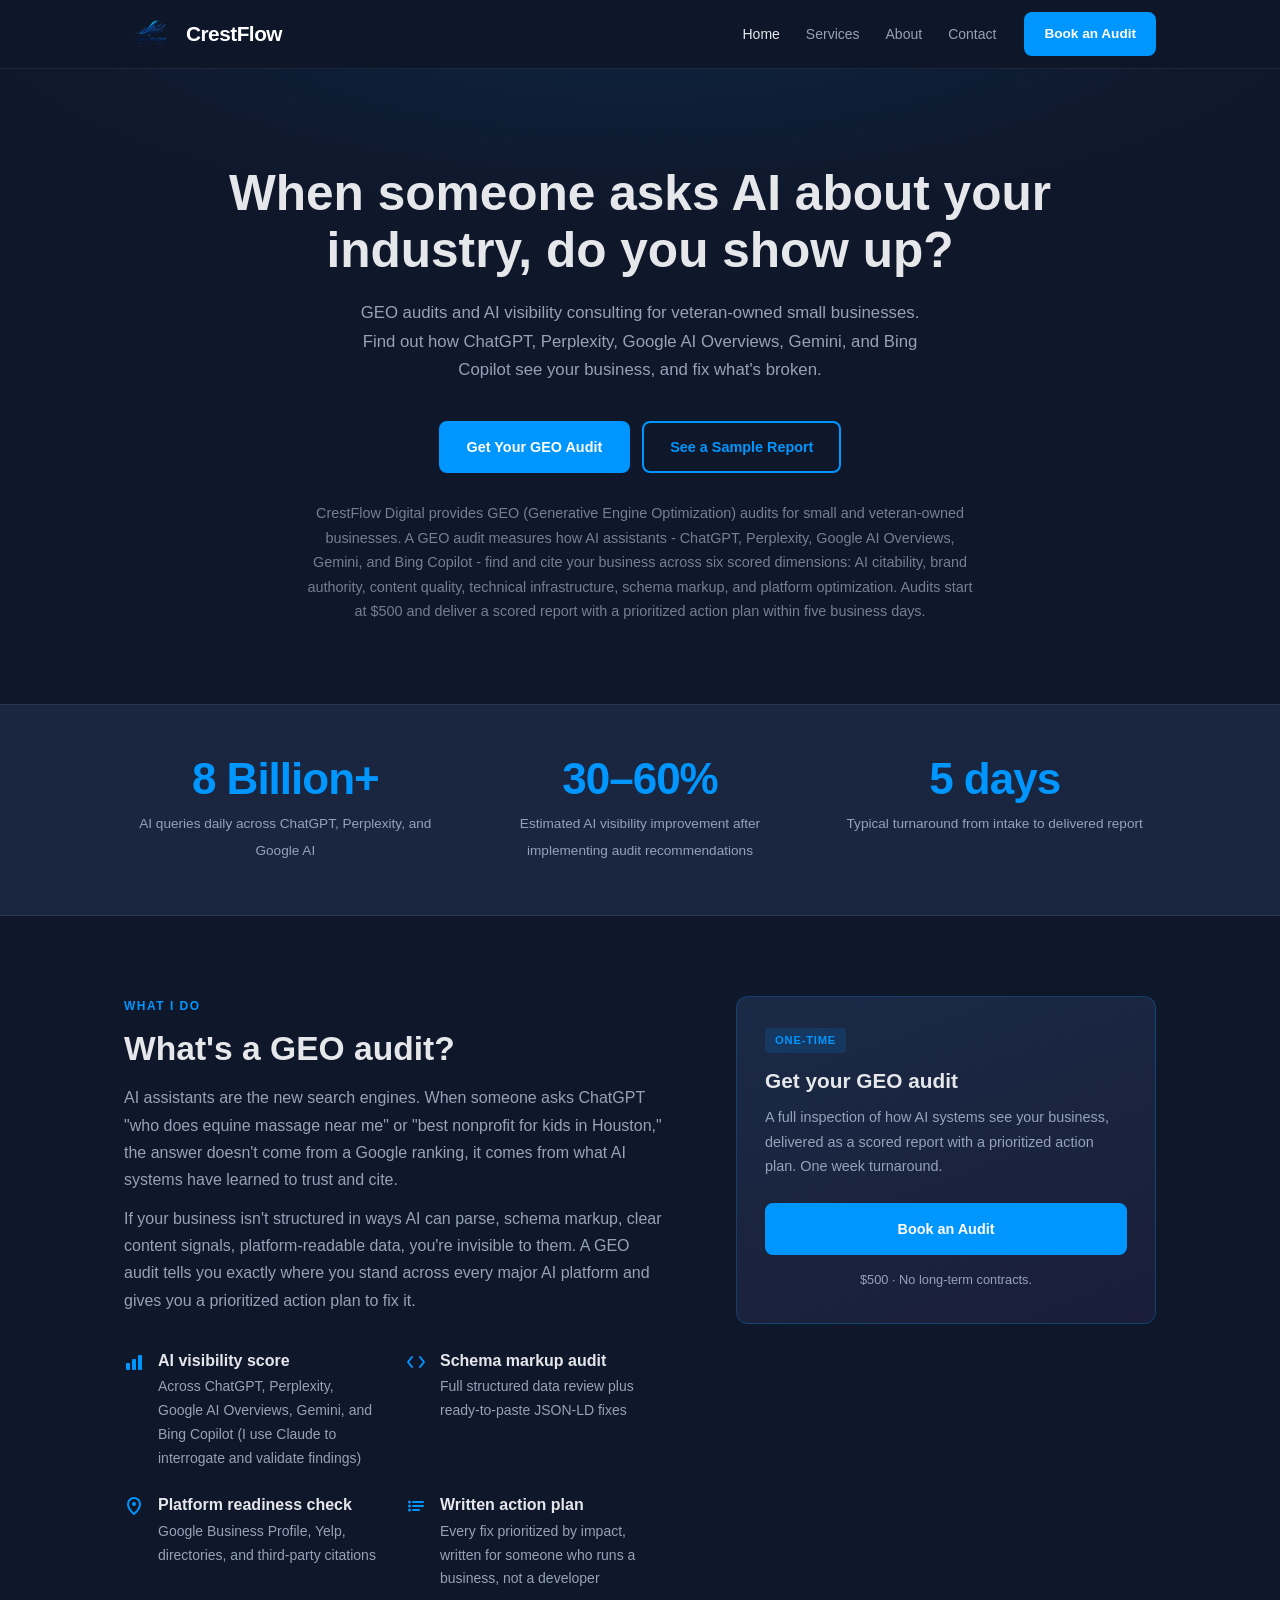
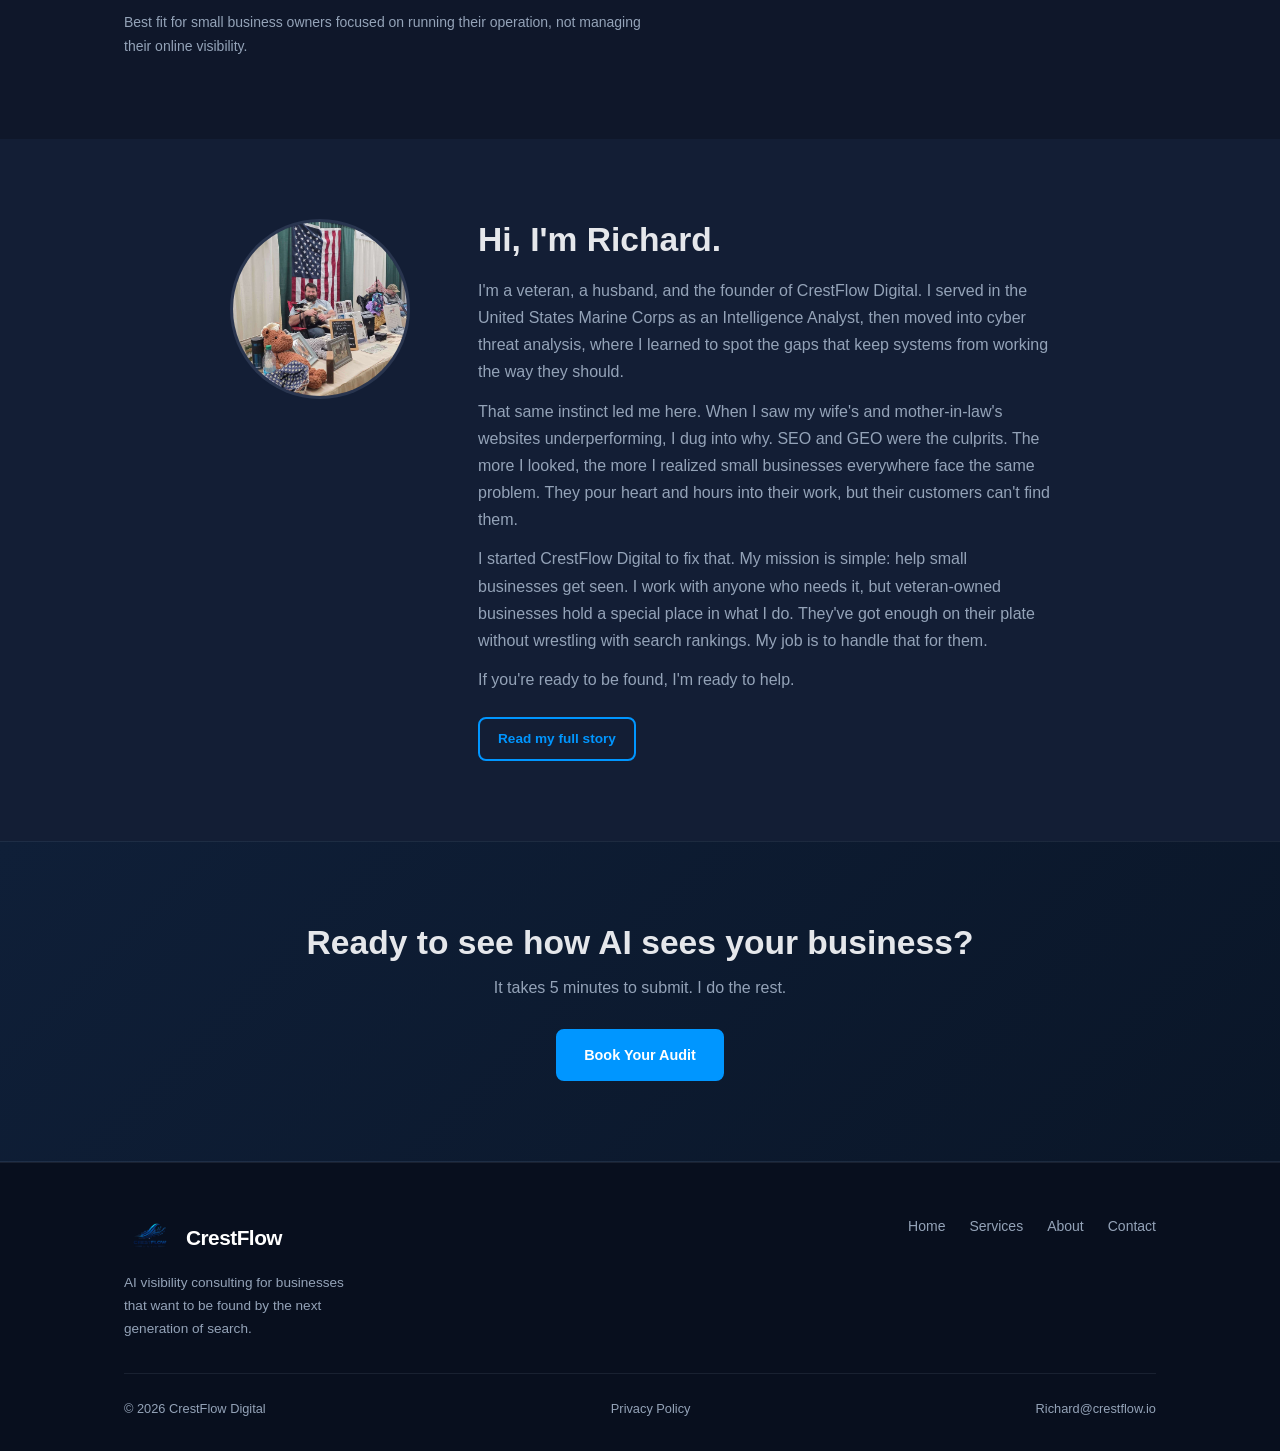
==== index.html @ 189e9cbe "Change 8B+ stat to 8 Billion+" ====
<!DOCTYPE html>
<html lang="en">
<head>
  <meta charset="UTF-8">
  <meta name="viewport" content="width=device-width, initial-scale=1">
  <title>CrestFlow Digital, AI Visibility &amp; GEO Audits for Small Businesses</title>
  <meta name="description" content="GEO audits and AI visibility consulting for veteran-owned small businesses. Find out how ChatGPT, Perplexity, Google AI Overviews, Gemini, and Bing Copilot see your business, and fix what's broken.">
  <link rel="canonical" href="https://crestflow.io/">

  <!-- Open Graph -->
  <meta property="og:type" content="website">
  <meta property="og:url" content="https://crestflow.io/">
  <meta property="og:title" content="CrestFlow Digital, AI Visibility &amp; GEO Audits">
  <meta property="og:description" content="GEO audits and AI visibility consulting for veteran-owned small businesses. Find out how ChatGPT, Perplexity, Google AI Overviews, Gemini, and Bing Copilot see your business.">
  <meta property="og:image" content="https://crestflow.io/assets/og-image.png">

  <!-- Twitter Card -->
  <meta name="twitter:card" content="summary_large_image">
  <meta name="twitter:title" content="CrestFlow Digital, AI Visibility &amp; GEO Audits">
  <meta name="twitter:description" content="GEO audits and AI visibility consulting for veteran-owned small businesses.">
  <meta name="twitter:image" content="https://crestflow.io/assets/og-image.png">

  <!-- Favicon -->
  <link rel="icon" type="image/png" href="assets/logo.png">

  <link rel="stylesheet" href="assets/style.css">

  <!-- JSON-LD: Organization + ProfessionalService -->
  <script type="application/ld+json">
  {
    "@context": "https://schema.org",
    "@graph": [
      {
        "@type": "Organization",
        "@id": "https://crestflow.io/#organization",
        "name": "CrestFlow Digital",
        "url": "https://crestflow.io",
        "logo": "https://crestflow.io/assets/logo.png",
        "email": "Richard@crestflow.io",
        "description": "GEO audits and AI visibility consulting for veteran-owned small businesses.",
        "founder": {
          "@type": "Person",
          "name": "Richard Rogers"
        },
        "areaServed": "US",
        "sameAs": [
          "https://github.com/Richcamrog/Crestflow-Digital-"
        ]
      },
      {
        "@type": "ProfessionalService",
        "@id": "https://crestflow.io/#service",
        "name": "CrestFlow Digital",
        "url": "https://crestflow.io",
        "description": "Generative Engine Optimization (GEO) audits that measure and improve how AI assistants like ChatGPT, Perplexity, and Google AI find and cite your business.",
        "provider": { "@id": "https://crestflow.io/#organization" },
        "serviceType": "GEO Audit",
        "areaServed": "US",
        "audience": {
          "@type": "Audience",
          "audienceType": "Veteran-owned small businesses"
        }
      },
      {
        "@type": "WebSite",
        "@id": "https://crestflow.io/#website",
        "name": "CrestFlow Digital",
        "url": "https://crestflow.io",
        "description": "GEO audits and AI visibility consulting for veteran-owned small businesses. CrestFlow Digital measures how AI assistants find and cite your business, and delivers a prioritized action plan to improve that visibility.",
        "publisher": { "@id": "https://crestflow.io/#organization" },
        "inLanguage": "en-US"
      }
    ]
  }
  </script>
</head>
<body>

  <!-- ========== NAV ========== -->
  <header class="site-header">
    <nav class="nav container">
      <a href="index.html" class="nav-logo"><img src="assets/logo-transparent.png" alt="CrestFlow Digital" height="52"><span class="nav-logo-text">CrestFlow</span></a>

      <button class="nav-toggle" id="navToggle" aria-label="Toggle navigation" aria-expanded="false">
        <span></span><span></span><span></span>
      </button>

      <ul class="nav-links" id="navLinks">
        <li><a href="index.html" aria-current="page">Home</a></li>
        <li><a href="services.html">Services</a></li>
        <li><a href="about.html">About</a></li>
        <li><a href="contact.html">Contact</a></li>
      </ul>

      <a href="contact.html" class="btn btn-primary nav-cta">Book an Audit</a>
    </nav>
  </header>

  <main>

    <!-- ========== HERO ========== -->
    <section class="hero">
      <div class="container">
        <h1>When someone asks AI about your industry, do you show up?</h1>
        <p class="hero-sub">
          GEO audits and AI visibility consulting for veteran-owned small businesses.
          Find out how ChatGPT, Perplexity, Google AI Overviews, Gemini, and Bing Copilot see your business, and fix what's broken.
        </p>
        <div class="hero-ctas">
          <a href="contact.html" class="btn btn-primary">Get Your GEO Audit</a>
          <a href="sample-report.html" class="btn btn-outline">See a Sample Report</a>
        </div>
        <p class="hero-cite">
          CrestFlow Digital provides GEO (Generative Engine Optimization) audits for small and veteran-owned businesses.
          A GEO audit measures how AI assistants - ChatGPT, Perplexity, Google AI Overviews, Gemini, and Bing Copilot -
          find and cite your business across six scored dimensions: AI citability, brand authority, content quality,
          technical infrastructure, schema markup, and platform optimization. Audits start at $500 and deliver a scored
          report with a prioritized action plan within five business days.
        </p>
      </div>
    </section>

    <!-- ========== STATS STRIP ========== -->
    <div class="stats-strip">
      <div class="container">
        <div class="stats-grid">
          <div class="stat">
            <span class="stat-number">8 Billion+</span>
            <span class="stat-label">AI queries daily across ChatGPT, Perplexity, and Google AI</span>
          </div>
          <div class="stat">
            <span class="stat-number">30–60%</span>
            <span class="stat-label">Estimated AI visibility improvement after implementing audit recommendations</span>
          </div>
          <div class="stat">
            <span class="stat-number">5 days</span>
            <span class="stat-label">Typical turnaround from intake to delivered report</span>
          </div>
        </div>
      </div>
    </div>

    <!-- ========== WHAT'S A GEO AUDIT ========== -->
    <section>
      <div class="container">
        <div class="explainer-grid">
          <div>
            <span class="section-label">What I do</span>
            <h2>What's a GEO audit?</h2>
            <p style="margin-top:14px;">
              AI assistants are the new search engines. When someone asks ChatGPT "who does
              equine massage near me" or "best nonprofit for kids in Houston," the answer
              doesn't come from a Google ranking, it comes from what AI systems have
              learned to trust and cite.
            </p>
            <p style="margin-top:12px;">
              If your business isn't structured in ways AI can parse, schema markup, clear
              content signals, platform-readable data, you're invisible to them.
              A GEO audit tells you exactly where you stand across every major AI platform
              and gives you a prioritized action plan to fix it.
            </p>

            <ul class="feature-list">
              <li class="feature-item">
                <span class="feature-icon">
                  <!-- Score / bar chart icon -->
                  <svg width="20" height="20" viewBox="0 0 20 20" fill="none" aria-hidden="true">
                    <rect x="2" y="11" width="4" height="7" rx="1" fill="currentColor"/>
                    <rect x="8" y="7" width="4" height="11" rx="1" fill="currentColor"/>
                    <rect x="14" y="3" width="4" height="15" rx="1" fill="currentColor"/>
                  </svg>
                </span>
                <div>
                  <h4>AI visibility score</h4>
                  <p>Across ChatGPT, Perplexity, Google AI Overviews, Gemini, and Bing Copilot (I use Claude to interrogate and validate findings)</p>
                </div>
              </li>
              <li class="feature-item">
                <span class="feature-icon">
                  <!-- Schema / code icon -->
                  <svg width="20" height="20" viewBox="0 0 20 20" fill="none" aria-hidden="true">
                    <polyline points="6,5 2,10 6,15" stroke="currentColor" stroke-width="2" stroke-linecap="round" stroke-linejoin="round"/>
                    <polyline points="14,5 18,10 14,15" stroke="currentColor" stroke-width="2" stroke-linecap="round" stroke-linejoin="round"/>
                  </svg>
                </span>
                <div>
                  <h4>Schema markup audit</h4>
                  <p>Full structured data review plus ready-to-paste JSON-LD fixes</p>
                </div>
              </li>
              <li class="feature-item">
                <span class="feature-icon">
                  <!-- Map pin icon -->
                  <svg width="20" height="20" viewBox="0 0 20 20" fill="none" aria-hidden="true">
                    <path d="M10 2C6.69 2 4 4.69 4 8c0 4.97 6 10 6 10s6-5.03 6-10c0-3.31-2.69-6-6-6z" stroke="currentColor" stroke-width="2"/>
                    <circle cx="10" cy="8" r="2" fill="currentColor"/>
                  </svg>
                </span>
                <div>
                  <h4>Platform readiness check</h4>
                  <p>Google Business Profile, Yelp, directories, and third-party citations</p>
                </div>
              </li>
              <li class="feature-item">
                <span class="feature-icon">
                  <!-- Checklist icon -->
                  <svg width="20" height="20" viewBox="0 0 20 20" fill="none" aria-hidden="true">
                    <line x1="7" y1="6" x2="17" y2="6" stroke="currentColor" stroke-width="2" stroke-linecap="round"/>
                    <line x1="7" y1="10" x2="17" y2="10" stroke="currentColor" stroke-width="2" stroke-linecap="round"/>
                    <line x1="7" y1="14" x2="13" y2="14" stroke="currentColor" stroke-width="2" stroke-linecap="round"/>
                    <circle cx="3.5" cy="6" r="1.5" fill="currentColor"/>
                    <circle cx="3.5" cy="10" r="1.5" fill="currentColor"/>
                    <circle cx="3.5" cy="14" r="1.5" fill="currentColor"/>
                  </svg>
                </span>
                <div>
                  <h4>Written action plan</h4>
                  <p>Every fix prioritized by impact, written for someone who runs a business, not a developer</p>
                </div>
              </li>
            </ul>
            <p style="margin-top:20px;font-size:0.875rem;color:var(--text-muted);">Best fit for small business owners focused on running their operation, not managing their online visibility.</p>
          </div>

          <!-- Right side callout box -->
          <div class="explainer-sticky">
            <div class="card card-featured">
              <div class="card-tag">One-time</div>
              <h3>Get your GEO audit</h3>
              <p style="margin-top:8px;">A full inspection of how AI systems see your business, delivered as a scored report with a prioritized action plan. One week turnaround.</p>
              <div style="margin-top:24px;">
                <a href="contact.html" class="btn btn-primary" style="width:100%;text-align:center;display:block;">Book an Audit</a>
              </div>
              <p style="margin-top:14px;font-size:0.8rem;text-align:center;">$500 &middot; No long-term contracts.</p>
            </div>
          </div>
        </div>
      </div>
    </section>

    <!-- ========== FOUNDER SECTION ========== -->
    <section class="section-alt">
      <div class="container">
        <div class="founder-wrap">
          <img src="assets/richard.jpg" alt="Richard Rogers, founder of CrestFlow Digital" class="founder-photo" width="180" height="180">
          <div class="founder-content">
            <h2>Hi, I'm Richard.</h2>
            <p>I'm a veteran, a husband, and the founder of CrestFlow Digital. I served in the United States Marine Corps as an Intelligence Analyst, then moved into cyber threat analysis, where I learned to spot the gaps that keep systems from working the way they should.</p>
            <p>That same instinct led me here. When I saw my wife's and mother-in-law's websites underperforming, I dug into why. SEO and GEO were the culprits. The more I looked, the more I realized small businesses everywhere face the same problem. They pour heart and hours into their work, but their customers can't find them.</p>
            <p>I started CrestFlow Digital to fix that. My mission is simple: help small businesses get seen. I work with anyone who needs it, but veteran-owned businesses hold a special place in what I do. They've got enough on their plate without wrestling with search rankings. My job is to handle that for them.</p>
            <p>If you're ready to be found, I'm ready to help.</p>
            <div style="margin-top:24px;">
              <a href="about.html" class="btn btn-outline btn-sm">Read my full story</a>
            </div>
          </div>
        </div>
      </div>
    </section>

    <!-- ========== CTA BAND ========== -->
    <div class="cta-band">
      <div class="container">
        <h2>Ready to see how AI sees your business?</h2>
        <p>It takes 5 minutes to submit. I do the rest.</p>
        <a href="contact.html" class="btn btn-primary">Book Your Audit</a>
      </div>
    </div>

  </main>

  <!-- ========== FOOTER ========== -->
  <footer class="site-footer">
    <div class="container">
      <div class="footer-top">
        <div class="footer-brand">
          <a href="index.html" class="nav-logo"><img src="assets/logo-transparent.png" alt="CrestFlow Digital" height="52"><span class="nav-logo-text">CrestFlow</span></a>
          <p>AI visibility consulting for businesses that want to be found by the next generation of search.</p>
        </div>
        <nav class="footer-nav" aria-label="Footer navigation">
          <a href="index.html">Home</a>
          <a href="services.html">Services</a>
          <a href="about.html">About</a>
          <a href="contact.html">Contact</a>
        </nav>
      </div>
      <div class="footer-bottom">
        <p>&copy; 2026 CrestFlow Digital</p>
        <a href="privacy.html">Privacy Policy</a>
        <a href="mailto:Richard@crestflow.io">Richard@crestflow.io</a>
      </div>
    </div>
  </footer>

  <script src="assets/script.js"></script>
</body>
</html>
---- assets/style.css ----
/* === Reset & base === */
*, *::before, *::after { box-sizing: border-box; margin: 0; padding: 0; }

:root {
  --bg:          #0f172a;
  --bg-card:     #1a2540;
  --bg-alt:      #131e35;
  --bg-nav:      rgba(15, 23, 42, 0.96);
  --accent:      #0096ff;
  --accent-dark: #007acc;
  --text:        #e5e7eb;
  --text-muted:  #94a3b8;
  --border:      rgba(148, 163, 184, 0.12);
  --radius:      8px;
  --font:        -apple-system, BlinkMacSystemFont, 'Segoe UI', Roboto, Helvetica, Arial, sans-serif;
  --container:   1080px;
}

html { scroll-behavior: smooth; }

body {
  background: var(--bg);
  color: var(--text);
  font-family: var(--font);
  font-size: 16px;
  line-height: 1.7;
  -webkit-font-smoothing: antialiased;
}

a { color: var(--accent); text-decoration: none; }
a:hover { text-decoration: underline; }

img { max-width: 100%; display: block; }

h1 { font-size: clamp(1.9rem, 5vw, 3.1rem); font-weight: 800; line-height: 1.15; color: var(--text); }
h2 { font-size: clamp(1.45rem, 3vw, 2.1rem); font-weight: 700; line-height: 1.25; color: var(--text); }
h3 { font-size: clamp(1.1rem, 2vw, 1.3rem); font-weight: 600; line-height: 1.35; color: var(--text); }
h4 { font-size: 1rem; font-weight: 600; color: var(--text); line-height: 1.4; }

p { color: var(--text-muted); }

/* === Layout / container === */
.container {
  max-width: var(--container);
  margin: 0 auto;
  padding: 0 24px;
}

section { padding: 80px 0; }

.section-label {
  display: block;
  font-size: 0.75rem;
  font-weight: 700;
  text-transform: uppercase;
  letter-spacing: 1.5px;
  color: var(--accent);
  margin-bottom: 12px;
}

.section-alt { background: var(--bg-alt); }

.section-heading { margin-bottom: 48px; }
.section-heading p { margin-top: 10px; font-size: 1rem; max-width: 560px; }

/* === Buttons === */
.btn {
  display: inline-block;
  padding: 12px 26px;
  border-radius: var(--radius);
  font-size: 0.9rem;
  font-weight: 600;
  cursor: pointer;
  transition: background 0.15s, border-color 0.15s, color 0.15s, opacity 0.15s;
  text-decoration: none;
  border: 2px solid transparent;
  white-space: nowrap;
  font-family: var(--font);
}
.btn:hover { text-decoration: none; }

.btn-primary {
  background: var(--accent);
  color: #fff;
  border-color: var(--accent);
}
.btn-primary:hover { background: var(--accent-dark); border-color: var(--accent-dark); }

.btn-outline {
  background: transparent;
  color: var(--accent);
  border-color: var(--accent);
}
.btn-outline:hover { background: rgba(0, 150, 255, 0.1); }

.btn-sm { padding: 8px 18px; font-size: 0.85rem; }

/* === Nav === */
.site-header {
  position: sticky;
  top: 0;
  z-index: 200;
  background: var(--bg-nav);
  backdrop-filter: blur(10px);
  -webkit-backdrop-filter: blur(10px);
  border-bottom: 1px solid var(--border);
}

.nav {
  display: flex;
  align-items: center;
  height: 68px;
  gap: 4px;
}

.nav-logo {
  flex-shrink: 0;
  margin-right: auto;
  display: flex;
  align-items: center;
}
.nav-logo img { height: 52px; width: auto; display: block; }
.nav-logo:hover { opacity: 0.85; text-decoration: none; }
.nav-logo-text {
  font-size: 1.3rem;
  font-weight: 800;
  color: #ffffff;
  letter-spacing: -0.5px;
  margin-left: 10px;
}

.nav-links {
  display: flex;
  list-style: none;
  gap: 2px;
  align-items: center;
}
.nav-links a {
  color: var(--text-muted);
  font-size: 0.875rem;
  padding: 6px 12px;
  border-radius: 6px;
  transition: color 0.15s, background 0.15s;
}
.nav-links a:hover { color: var(--text); background: rgba(255,255,255,0.05); text-decoration: none; }
.nav-links a[aria-current="page"] { color: var(--text); }

.nav-cta {
  margin-left: 12px;
  padding: 8px 18px;
  font-size: 0.85rem;
  flex-shrink: 0;
}

.nav-toggle {
  display: none;
  flex-direction: column;
  gap: 5px;
  background: none;
  border: none;
  cursor: pointer;
  padding: 6px;
  margin-left: 8px;
}
.nav-toggle span {
  display: block;
  width: 22px;
  height: 2px;
  background: var(--text);
  border-radius: 2px;
  transition: transform 0.2s, opacity 0.2s;
}

/* === Hero === */
.hero {
  padding: 96px 0 80px;
  text-align: center;
  background: radial-gradient(ellipse 80% 50% at 50% -10%, rgba(0,150,255,0.1) 0%, transparent 70%);
}

.hero h1 { max-width: 840px; margin: 0 auto 20px; }

.hero-sub {
  max-width: 580px;
  margin: 0 auto 36px;
  font-size: 1.05rem;
  color: var(--text-muted);
  line-height: 1.7;
}

.hero-cite {
  max-width: 680px;
  margin: 28px auto 0;
  font-size: 0.9rem;
  color: var(--text-muted);
  line-height: 1.7;
  opacity: 0.75;
}

.hero-ctas {
  display: flex;
  gap: 12px;
  justify-content: center;
  flex-wrap: wrap;
}

/* === Stats strip === */
.stats-strip {
  background: var(--bg-card);
  border-top: 1px solid var(--border);
  border-bottom: 1px solid var(--border);
  padding: 52px 0;
}

.stats-grid {
  display: grid;
  grid-template-columns: repeat(3, 1fr);
  gap: 32px;
  text-align: center;
}

.stat-divider {
  width: 1px;
  background: var(--border);
  height: 64px;
  align-self: center;
  justify-self: center;
}

.stat-number {
  display: block;
  font-size: 2.75rem;
  font-weight: 800;
  color: var(--accent);
  line-height: 1;
  margin-bottom: 8px;
  letter-spacing: -1px;
}
.stat-label { font-size: 0.85rem; color: var(--text-muted); max-width: 200px; margin: 0 auto; }

/* === Feature list === */
.feature-list {
  display: grid;
  grid-template-columns: repeat(2, 1fr);
  gap: 24px;
  margin-top: 36px;
}

.feature-item {
  display: flex;
  align-items: flex-start;
  gap: 14px;
}

.feature-icon {
  color: var(--accent);
  flex-shrink: 0;
  margin-top: 2px;
}

.feature-item h4 { margin-bottom: 3px; }
.feature-item p { font-size: 0.875rem; margin: 0; }

/* === Founder section === */
.founder-wrap {
  display: grid;
  grid-template-columns: 200px 1fr;
  gap: 48px;
  align-items: start;
  max-width: 820px;
  margin: 0 auto;
}

.founder-photo {
  width: 180px;
  height: 180px;
  border-radius: 50%;
  object-fit: cover;
  border: 3px solid var(--border);
  background: var(--bg-card);
  display: flex;
  align-items: center;
  justify-content: center;
  color: var(--text-muted);
  font-size: 0.75rem;
  text-align: center;
  flex-shrink: 0;
}

.founder-content h2 { margin-bottom: 16px; }
.founder-content p + p { margin-top: 12px; }

/* === CTA band === */
.cta-band {
  background: linear-gradient(135deg, #0f1f38 0%, #0a1628 100%);
  border-top: 1px solid var(--border);
  border-bottom: 1px solid var(--border);
  padding: 80px 0;
  text-align: center;
}
.cta-band h2 { margin-bottom: 10px; }
.cta-band p { margin-bottom: 28px; }

/* === Page hero (inner pages) === */
.page-hero {
  padding: 60px 0 48px;
  border-bottom: 1px solid var(--border);
}
.page-hero h1 { margin-bottom: 12px; }
.page-hero p { font-size: 1.05rem; max-width: 560px; }

/* === Cards === */
.cards-grid { display: grid; gap: 24px; }
.cards-3 { grid-template-columns: repeat(3, 1fr); }

.card {
  background: var(--bg-card);
  border: 1px solid var(--border);
  border-radius: 12px;
  padding: 28px 28px 32px;
}

.card-featured {
  border-color: rgba(0, 150, 255, 0.25);
  background: linear-gradient(160deg, #1a2a46 0%, #1a1e38 100%);
}

.card-tag {
  display: inline-block;
  font-size: 0.7rem;
  font-weight: 700;
  text-transform: uppercase;
  letter-spacing: 0.8px;
  padding: 3px 10px;
  border-radius: 4px;
  background: rgba(0, 150, 255, 0.15);
  color: var(--accent);
  margin-bottom: 14px;
}

.card h3 { margin-bottom: 10px; }
.card > p { font-size: 0.9rem; margin-bottom: 0; }

.card-list {
  list-style: none;
  margin: 18px 0;
  border-top: 1px solid var(--border);
}
.card-list li {
  padding: 9px 0;
  border-bottom: 1px solid var(--border);
  font-size: 0.875rem;
  color: var(--text-muted);
  display: flex;
  align-items: flex-start;
  gap: 10px;
  line-height: 1.5;
}
.card-list li::before {
  content: '✓';
  color: var(--accent);
  font-weight: 700;
  flex-shrink: 0;
  line-height: 1.5;
}

.card-meta {
  display: flex;
  gap: 24px;
  margin: 20px 0 24px;
  flex-wrap: wrap;
}
.card-meta-item { font-size: 0.8rem; color: var(--text-muted); }
.card-meta-item strong { display: block; color: var(--text); font-size: 0.975rem; font-weight: 600; }

.card .btn { margin-top: 4px; }

/* Secondary card layout */
.secondary-cards-grid {
  display: grid;
  grid-template-columns: repeat(3, 1fr);
  gap: 20px;
  margin-top: 16px;
}
.card-secondary { padding: 24px; }
.card-secondary h3 { font-size: 1rem; margin-bottom: 10px; }
.card-secondary p { font-size: 0.875rem; margin-bottom: 16px; }
.card-secondary a { font-size: 0.85rem; color: var(--accent); }
.card-secondary a:hover { text-decoration: underline; }

/* === Trust line === */
.trust-line {
  text-align: center;
  padding: 28px 0 0;
  color: var(--text-muted);
  font-size: 0.875rem;
  border-top: 1px solid var(--border);
  margin-top: 48px;
  letter-spacing: 0.2px;
}

/* === About page sections === */
.about-section { padding: 56px 0; border-bottom: 1px solid var(--border); }
.about-section:last-of-type { border-bottom: none; }
.about-section h2 { margin-bottom: 16px; }
.about-section p + p { margin-top: 12px; }
.about-section .todo-placeholder {
  background: var(--bg-card);
  border: 1px dashed rgba(0,150,255,0.3);
  border-radius: var(--radius);
  padding: 20px 24px;
  color: var(--text-muted);
  font-size: 0.875rem;
  font-style: italic;
}

.how-i-work-list { list-style: none; margin-top: 16px; display: flex; flex-direction: column; gap: 10px; }
.how-i-work-list li {
  display: flex; gap: 12px; align-items: flex-start;
  font-size: 0.9rem; color: var(--text-muted);
}
.how-i-work-list li::before { content: '→'; color: var(--accent); flex-shrink: 0; }

/* === Forms === */
.contact-grid {
  display: grid;
  grid-template-columns: 1fr 380px;
  gap: 64px;
  align-items: start;
}

.form-group { margin-bottom: 18px; }
.form-group label {
  display: block;
  font-size: 0.85rem;
  font-weight: 500;
  color: var(--text);
  margin-bottom: 6px;
}
.form-group input,
.form-group select,
.form-group textarea {
  width: 100%;
  padding: 11px 14px;
  background: var(--bg-card);
  border: 1px solid var(--border);
  border-radius: var(--radius);
  color: var(--text);
  font-family: var(--font);
  font-size: 0.9rem;
  line-height: 1.5;
  transition: border-color 0.15s;
  -webkit-appearance: none;
}
.form-group input::placeholder,
.form-group textarea::placeholder { color: var(--text-muted); opacity: 0.7; }
.form-group input:focus,
.form-group select:focus,
.form-group textarea:focus { outline: none; border-color: var(--accent); }
.form-group select { cursor: pointer; background-image: url("data:image/svg+xml,%3Csvg xmlns='http://www.w3.org/2000/svg' width='12' height='8' viewBox='0 0 12 8'%3E%3Cpath d='M1 1l5 5 5-5' stroke='%2394a3b8' stroke-width='1.5' fill='none' stroke-linecap='round'/%3E%3C/svg%3E"); background-repeat: no-repeat; background-position: right 14px center; padding-right: 36px; }
.form-group textarea { min-height: 130px; resize: vertical; }

.hp-field { display: none !important; visibility: hidden; position: absolute; }

.form-submit { margin-top: 4px; }
.form-submit .btn { width: 100%; text-align: center; }

.contact-aside h3 { margin-bottom: 12px; }
.contact-aside p { font-size: 0.9rem; }
.contact-aside p + p { margin-top: 10px; }
.contact-aside a { color: var(--accent); }
.contact-note {
  margin-top: 32px;
  padding: 20px;
  background: var(--bg-card);
  border-radius: var(--radius);
  border: 1px solid var(--border);
  font-size: 0.875rem;
  color: var(--text-muted);
}

/* === Footer === */
.site-footer {
  background: #080f1e;
  border-top: 1px solid var(--border);
  padding: 48px 0 32px;
}

.footer-top {
  display: flex;
  align-items: flex-start;
  justify-content: space-between;
  gap: 32px;
  margin-bottom: 32px;
}

.footer-brand p {
  margin-top: 8px;
  font-size: 0.85rem;
  max-width: 240px;
}

.footer-nav {
  display: flex;
  gap: 24px;
  flex-wrap: wrap;
  padding-top: 4px;
}
.footer-nav a {
  color: var(--text-muted);
  font-size: 0.875rem;
  text-decoration: none;
}
.footer-nav a:hover { color: var(--text); }

.footer-bottom {
  padding-top: 24px;
  border-top: 1px solid var(--border);
  display: flex;
  justify-content: space-between;
  align-items: center;
  gap: 16px;
  flex-wrap: wrap;
}
.footer-bottom p { font-size: 0.8rem; color: var(--text-muted); }
.footer-bottom a { color: var(--text-muted); font-size: 0.8rem; }
.footer-bottom a:hover { color: var(--accent); }

/* 404 page */
.not-found {
  min-height: 60vh;
  display: flex;
  align-items: center;
  justify-content: center;
  text-align: center;
  padding: 80px 24px;
}
.not-found h1 { font-size: clamp(1.5rem, 4vw, 2.5rem); margin-bottom: 16px; }
.not-found p { margin-bottom: 32px; font-size: 1rem; }

/* === Responsive grids (used with inline styles overridden on mobile) === */
.pricing-cards-grid {
  display: grid;
  grid-template-columns: 1fr 1fr;
  gap: 24px;
}

.explainer-grid {
  display: grid;
  grid-template-columns: 1fr 420px;
  gap: 72px;
  align-items: start;
}

.explainer-sticky {
  position: sticky;
  top: 88px;
}

/* === Mobile === */
@media (max-width: 768px) {
  section { padding: 56px 0; }

  .nav-links,
  .nav-cta { display: none; }

  .nav-toggle { display: flex; }

  .nav-links.open {
    display: flex;
    flex-direction: column;
    position: fixed;
    top: 68px;
    left: 0;
    right: 0;
    background: rgba(10, 18, 35, 0.98);
    padding: 16px 24px 28px;
    border-bottom: 1px solid var(--border);
    gap: 2px;
    z-index: 199;
  }
  .nav-links.open li a {
    display: block;
    padding: 10px 12px;
    font-size: 1rem;
  }

  .hero { padding: 60px 0 52px; }

  .stats-grid {
    grid-template-columns: 1fr;
    gap: 36px;
  }
  .stat-divider { display: none; }

  .feature-list { grid-template-columns: 1fr; }

  .founder-wrap { grid-template-columns: 1fr; }
  .founder-photo { margin: 0 auto; }

  .cards-3,
  .secondary-cards-grid,
  .pricing-grid,
  .pricing-cards-grid { grid-template-columns: 1fr; }

  .explainer-grid {
    grid-template-columns: 1fr;
    gap: 40px;
  }

  .explainer-sticky { position: static; }

  .contact-grid { grid-template-columns: 1fr; }

  .footer-top { flex-direction: column; }
  .footer-bottom { flex-direction: column; align-items: flex-start; }
}
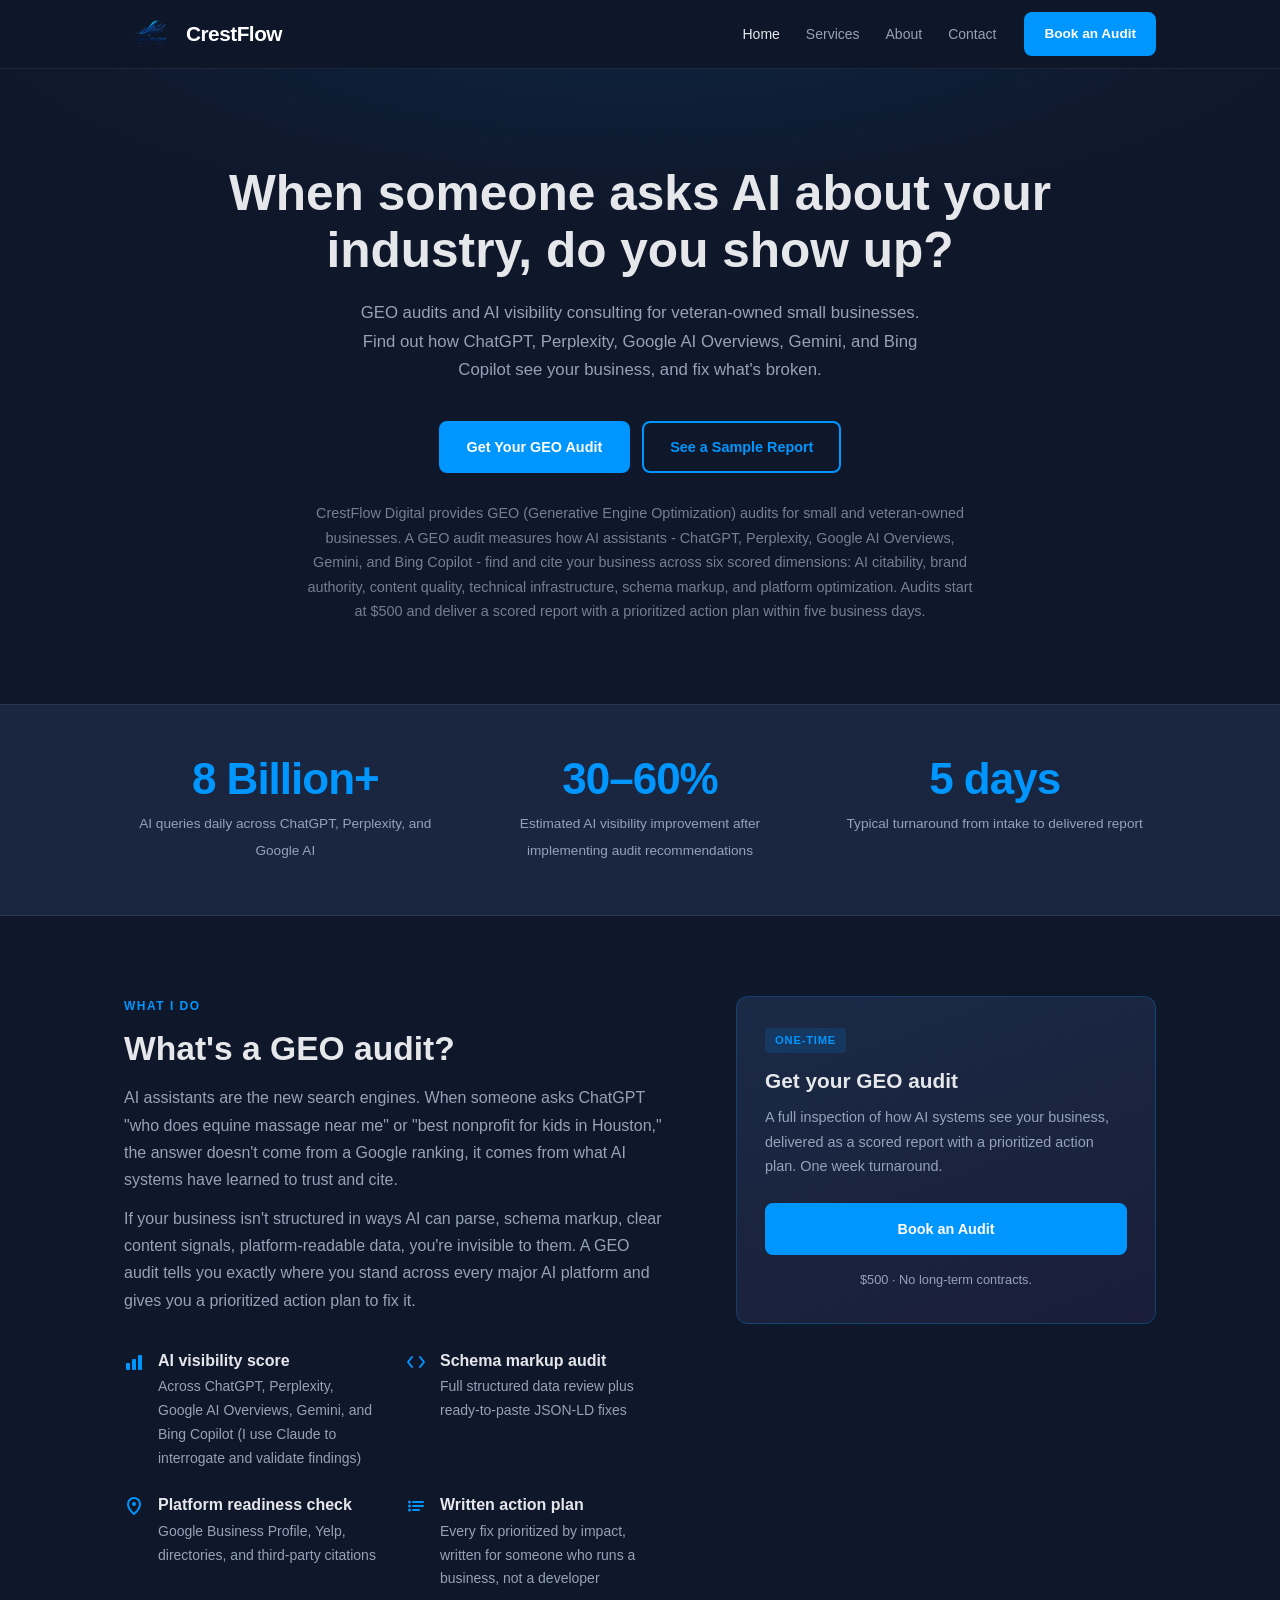
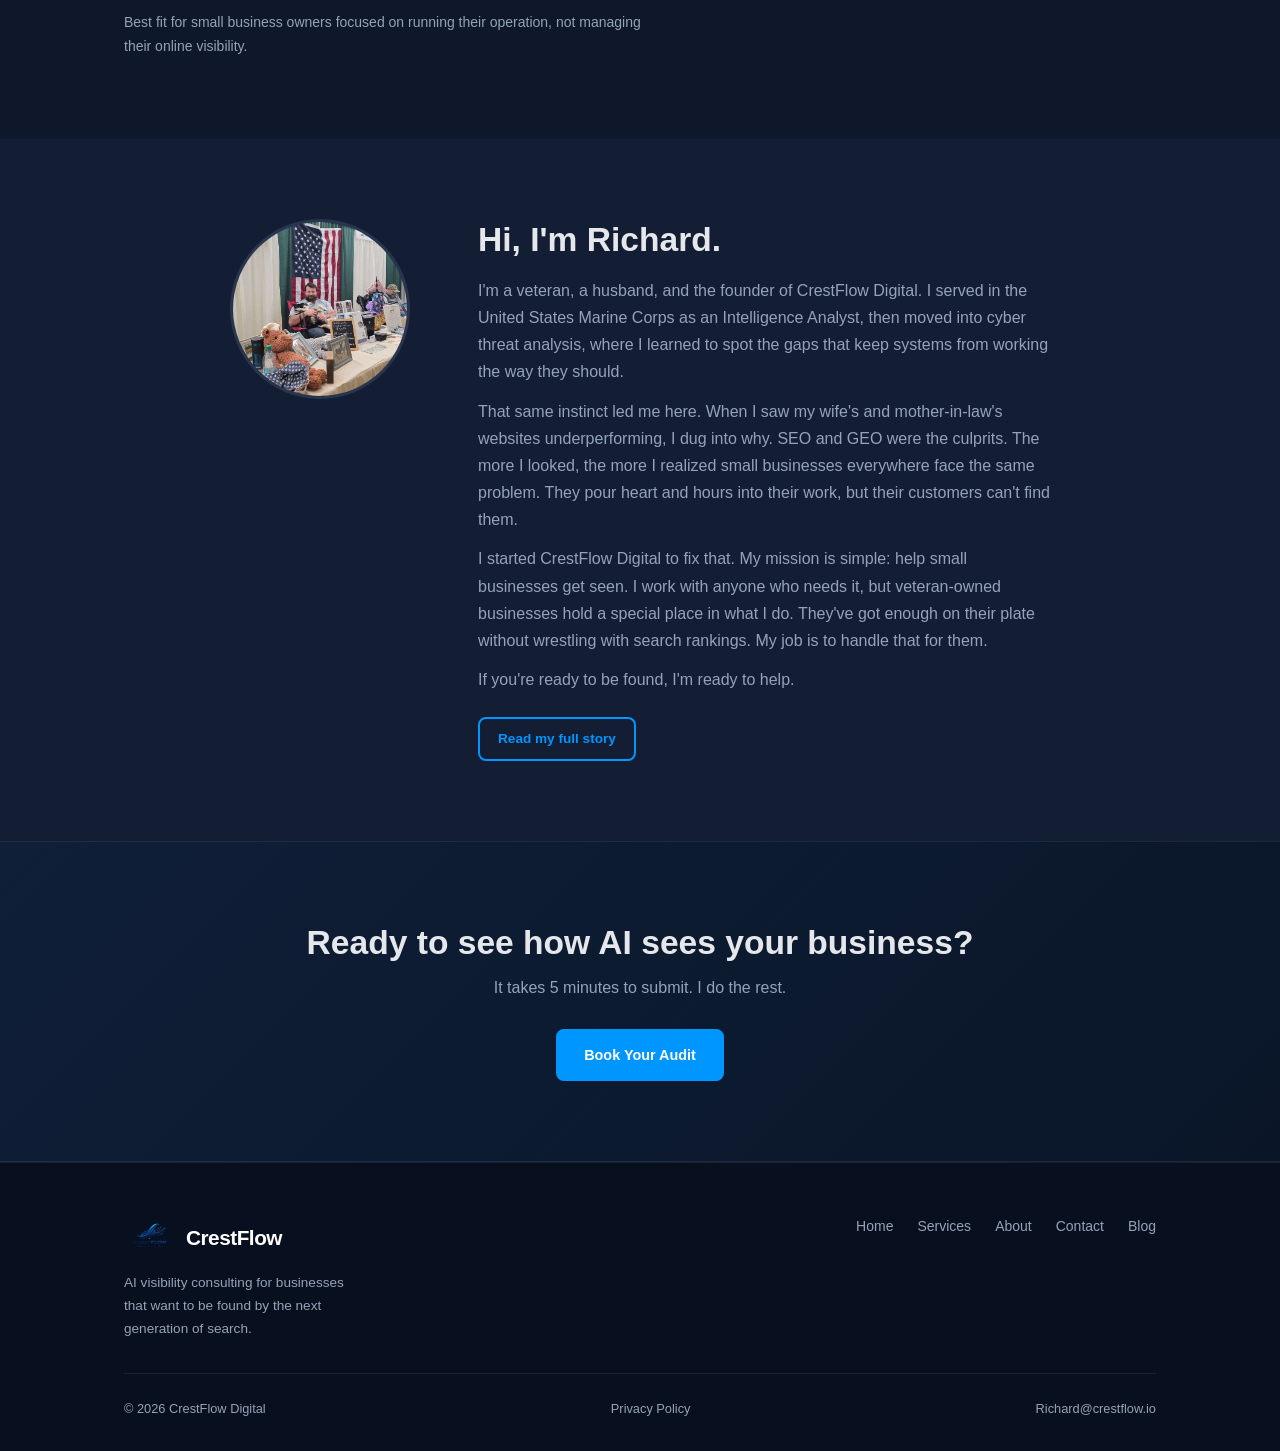
==== commit 20f49830: "Add Blog link to footer nav on all pages Co-Authored-By: Claude Sonnet 4.6 <noreply@anthropic.com>" ====
--- a/index.html
+++ b/index.html
@@ -281,6 +281,7 @@
           <a href="services.html">Services</a>
           <a href="about.html">About</a>
           <a href="contact.html">Contact</a>
+          <a href="seo-vs-geo.html">Blog</a>
         </nav>
       </div>
       <div class="footer-bottom">
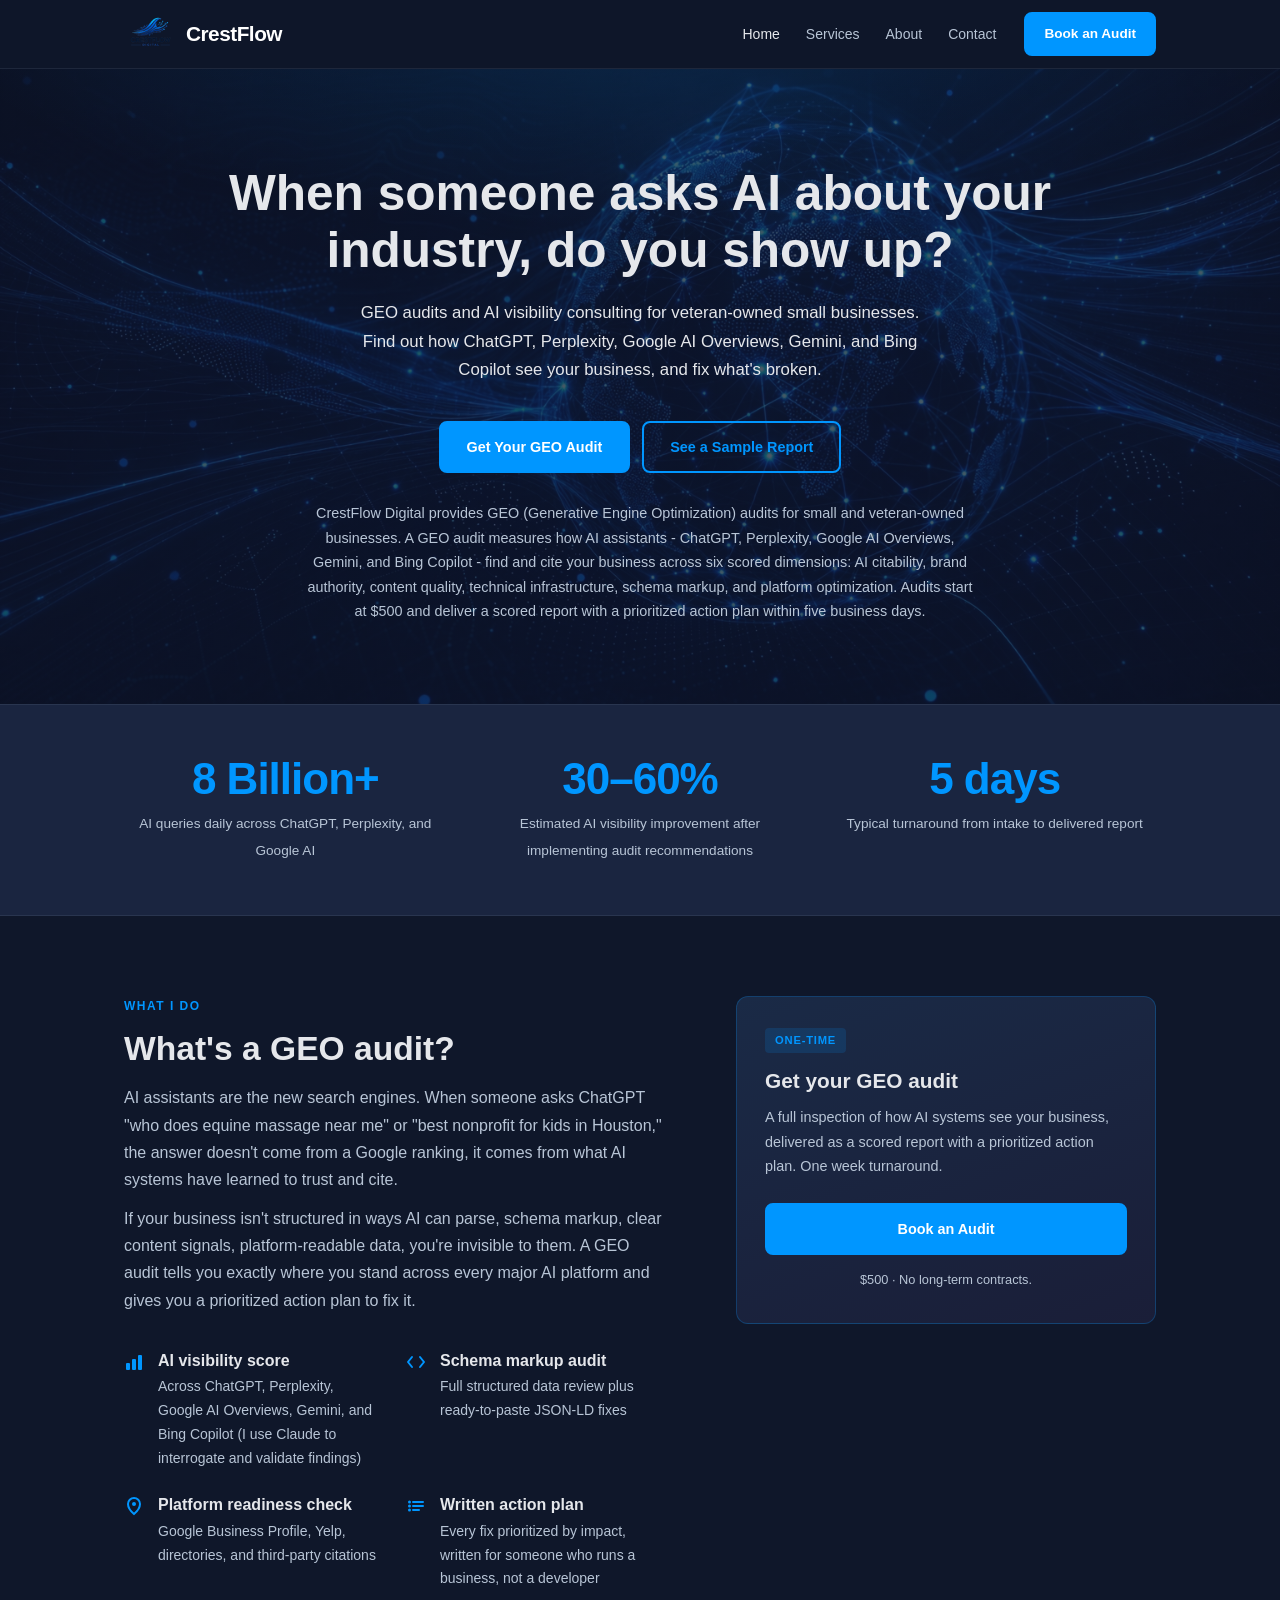
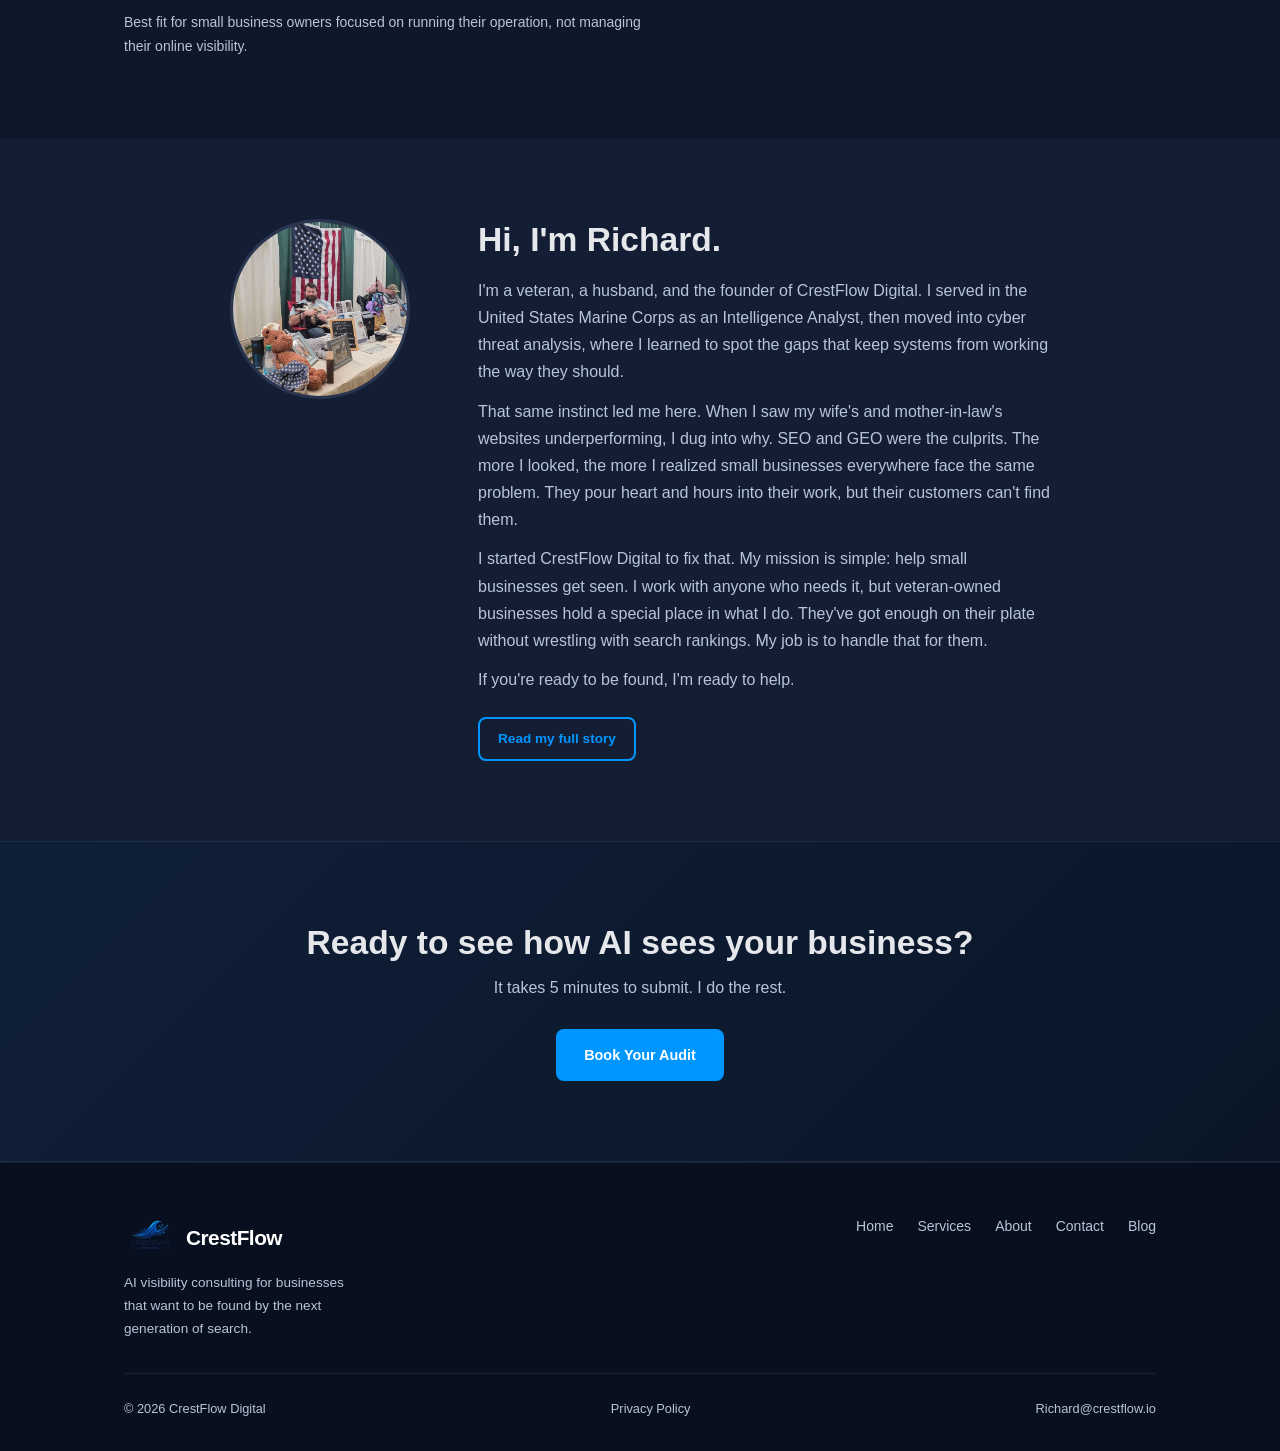
==== commit d7f95c67: "Update nav logo to new transparent logo" ====
--- a/index.html
+++ b/index.html
@@ -79,7 +79,7 @@
   <!-- ========== NAV ========== -->
   <header class="site-header">
     <nav class="nav container">
-      <a href="index.html" class="nav-logo"><img src="assets/logo-transparent.png" alt="CrestFlow Digital" height="52"><span class="nav-logo-text">CrestFlow</span></a>
+      <a href="index.html" class="nav-logo"><img src="assets/crestflow_logo_transparent.png" alt="CrestFlow Digital" width="52" height="52"><span class="nav-logo-text">CrestFlow</span></a>
 
       <button class="nav-toggle" id="navToggle" aria-label="Toggle navigation" aria-expanded="false">
         <span></span><span></span><span></span>
@@ -273,7 +273,7 @@
     <div class="container">
       <div class="footer-top">
         <div class="footer-brand">
-          <a href="index.html" class="nav-logo"><img src="assets/logo-transparent.png" alt="CrestFlow Digital" height="52"><span class="nav-logo-text">CrestFlow</span></a>
+          <a href="index.html" class="nav-logo"><img src="assets/crestflow_logo_transparent.png" alt="CrestFlow Digital" width="52" height="52"><span class="nav-logo-text">CrestFlow</span></a>
           <p>AI visibility consulting for businesses that want to be found by the next generation of search.</p>
         </div>
         <nav class="footer-nav" aria-label="Footer navigation">
--- a/assets/style.css
+++ b/assets/style.css
@@ -9,7 +9,7 @@
   --accent:      #0096ff;
   --accent-dark: #007acc;
   --text:        #e5e7eb;
-  --text-muted:  #94a3b8;
+  --text-muted:  #b8c5d6;
   --border:      rgba(148, 163, 184, 0.12);
   --radius:      8px;
   --font:        -apple-system, BlinkMacSystemFont, 'Segoe UI', Roboto, Helvetica, Arial, sans-serif;
@@ -175,7 +175,10 @@
 .hero {
   padding: 96px 0 80px;
   text-align: center;
-  background: radial-gradient(ellipse 80% 50% at 50% -10%, rgba(0,150,255,0.1) 0%, transparent 70%);
+  background:
+    radial-gradient(ellipse 80% 50% at 50% -10%, rgba(0,150,255,0.15) 0%, transparent 70%),
+    linear-gradient(rgba(15,23,42,0.72), rgba(15,23,42,0.72)),
+    url('../assets/hero-bg.jpg') center center / cover no-repeat;
 }
 
 .hero h1 { max-width: 840px; margin: 0 auto 20px; }
@@ -184,7 +187,7 @@
   max-width: 580px;
   margin: 0 auto 36px;
   font-size: 1.05rem;
-  color: var(--text-muted);
+  color: var(--text);
   line-height: 1.7;
 }
 
@@ -194,7 +197,6 @@
   font-size: 0.9rem;
   color: var(--text-muted);
   line-height: 1.7;
-  opacity: 0.75;
 }
 
 .hero-ctas {
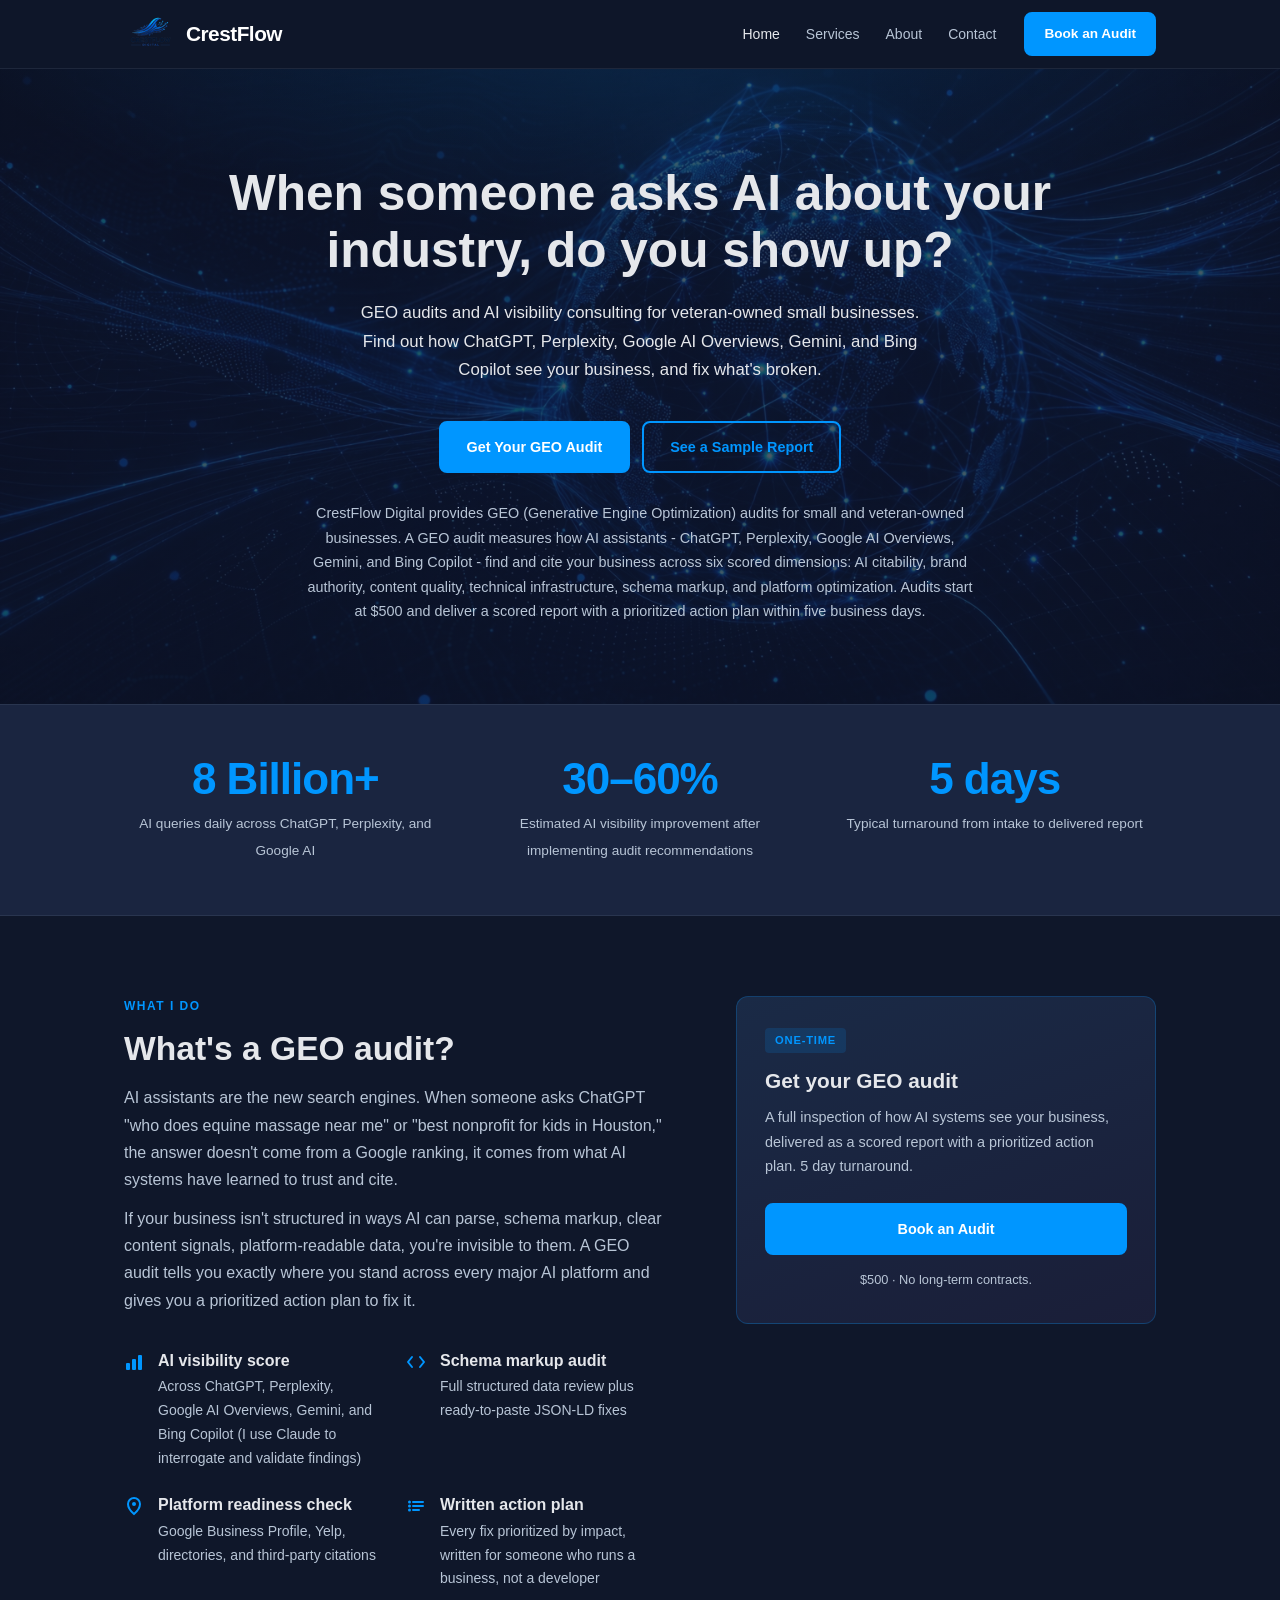
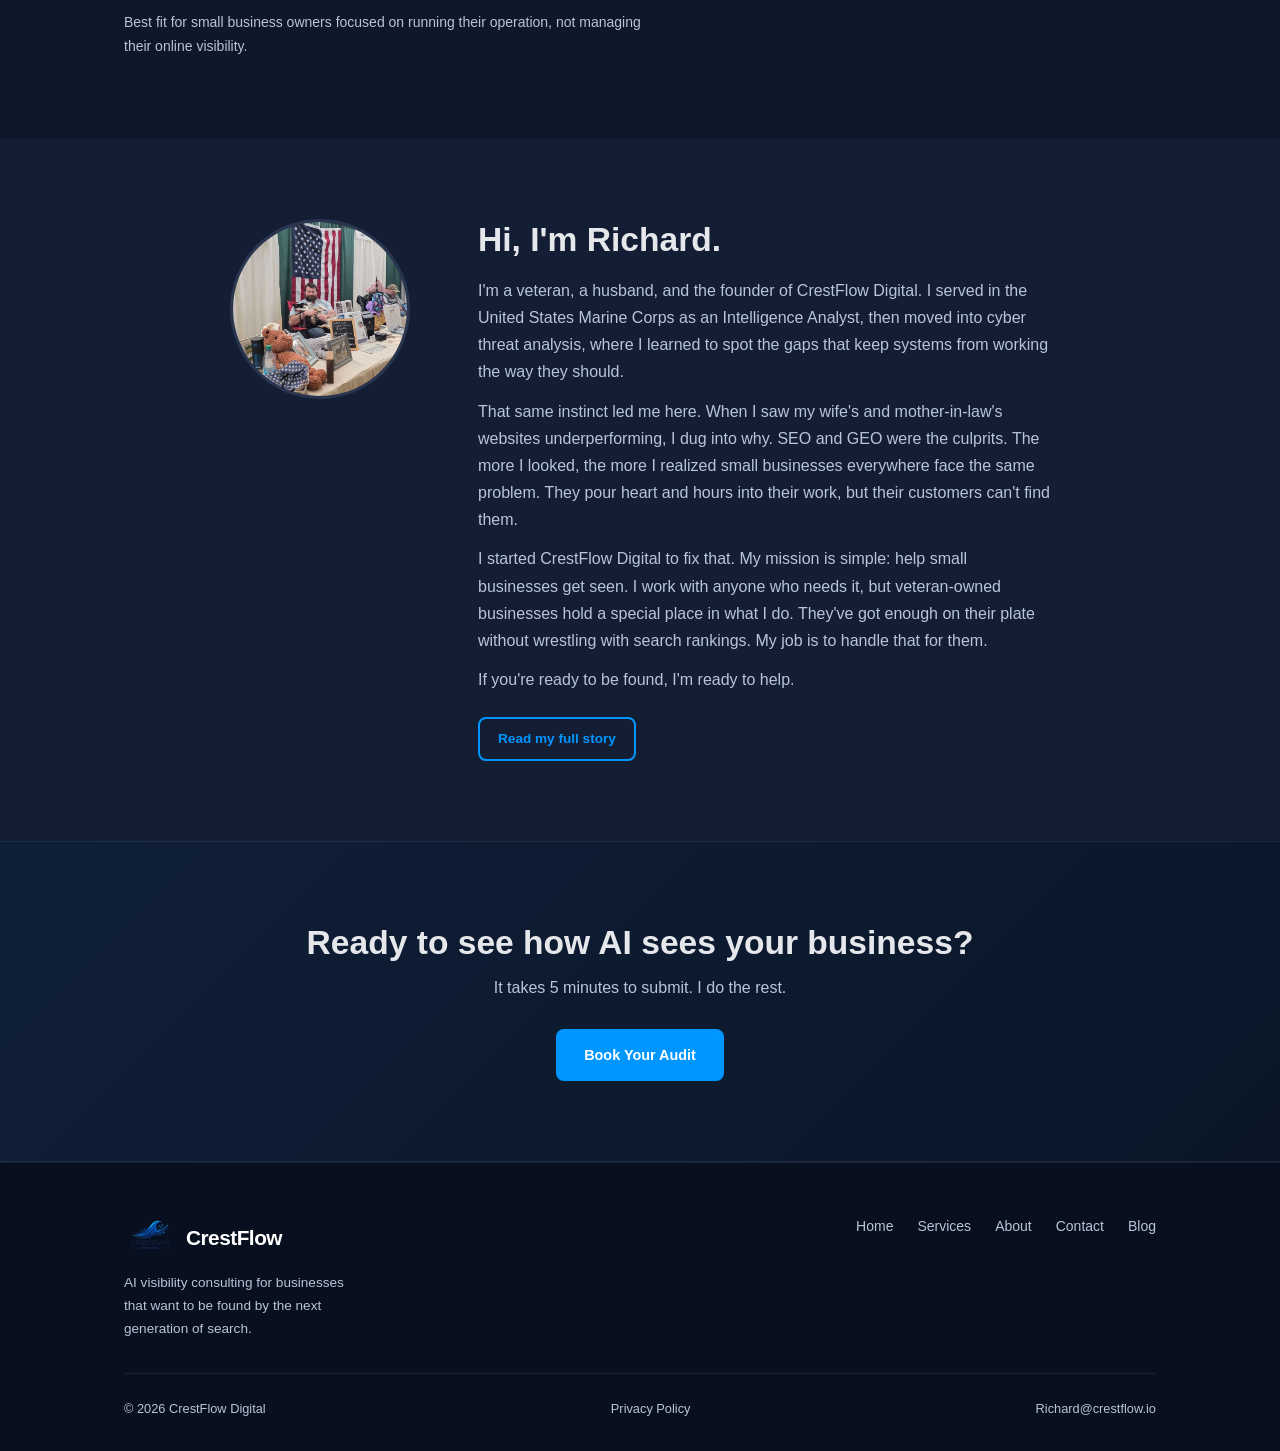
==== commit ffdea04b: "Standardize turnaround time to 5 days across all pages" ====
--- a/index.html
+++ b/index.html
@@ -227,7 +227,7 @@
             <div class="card card-featured">
               <div class="card-tag">One-time</div>
               <h3>Get your GEO audit</h3>
-              <p style="margin-top:8px;">A full inspection of how AI systems see your business, delivered as a scored report with a prioritized action plan. One week turnaround.</p>
+              <p style="margin-top:8px;">A full inspection of how AI systems see your business, delivered as a scored report with a prioritized action plan. 5 day turnaround.</p>
               <div style="margin-top:24px;">
                 <a href="contact.html" class="btn btn-primary" style="width:100%;text-align:center;display:block;">Book an Audit</a>
               </div>
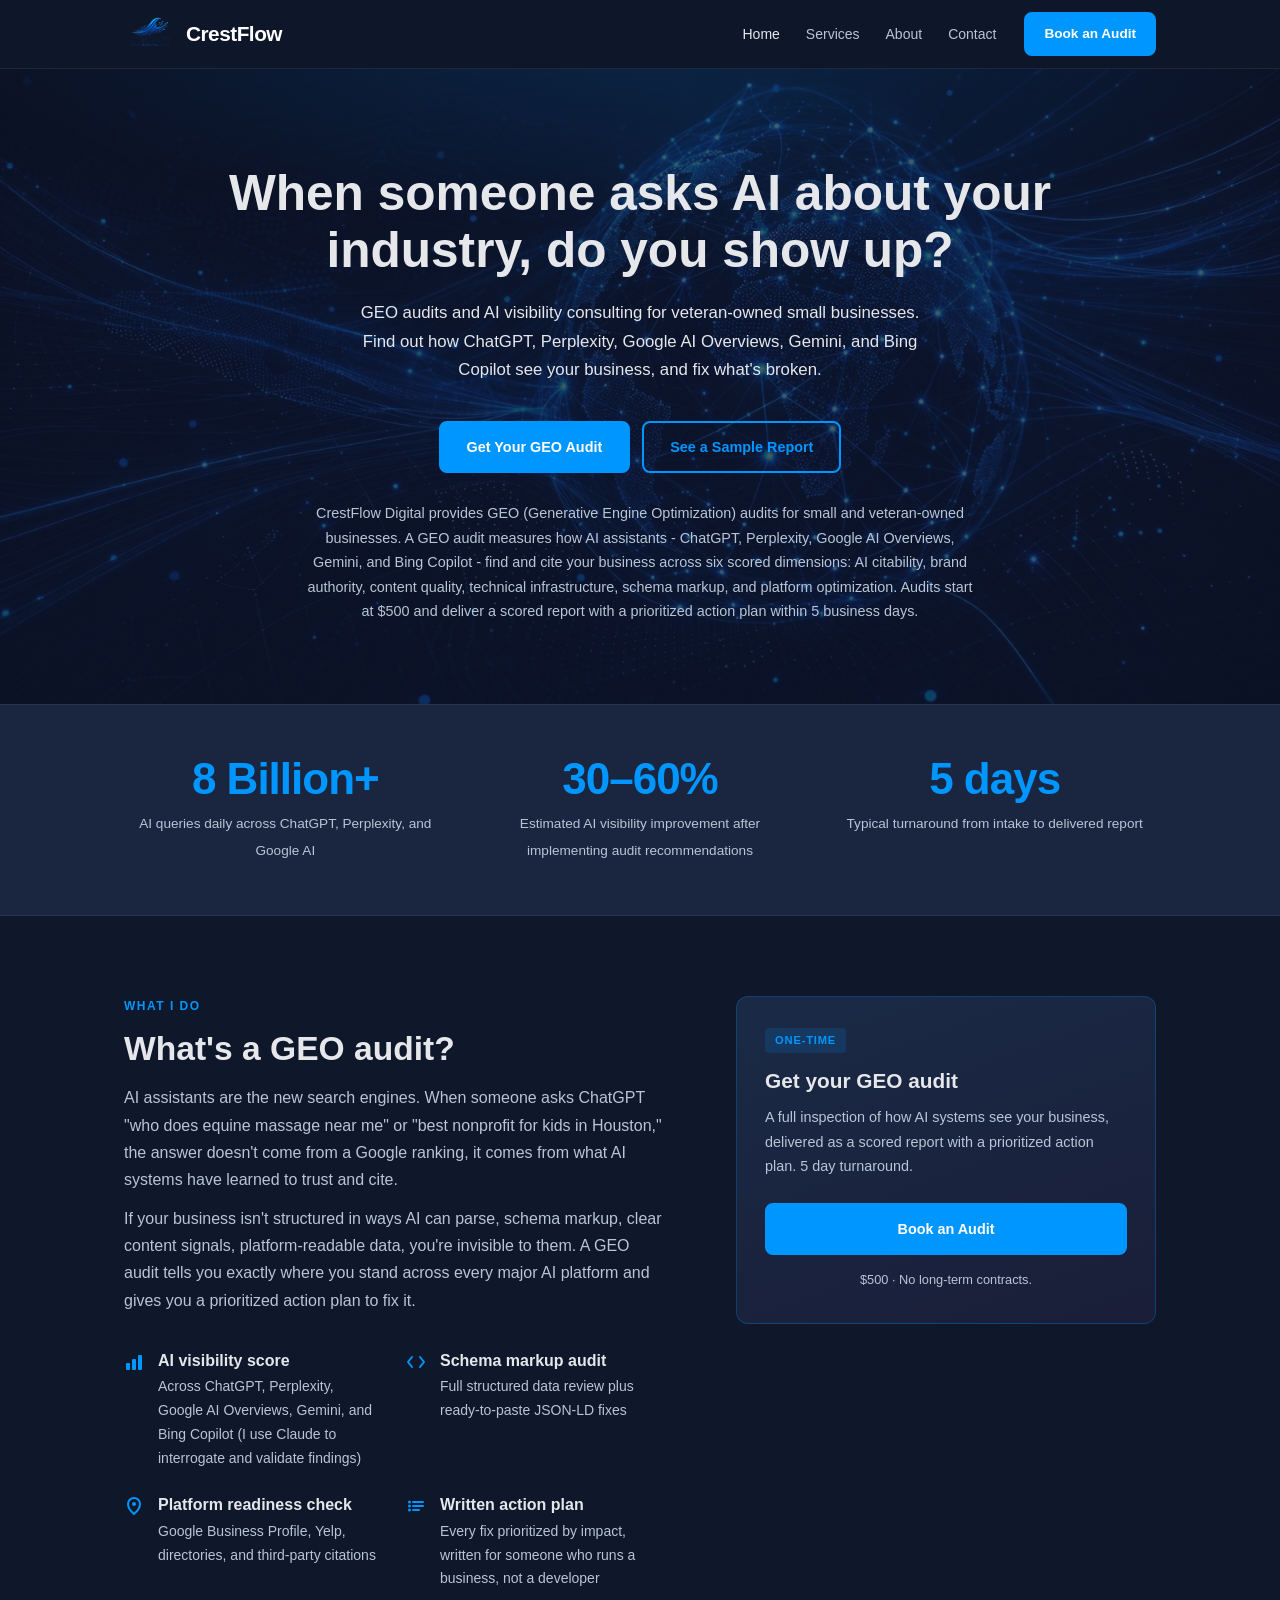
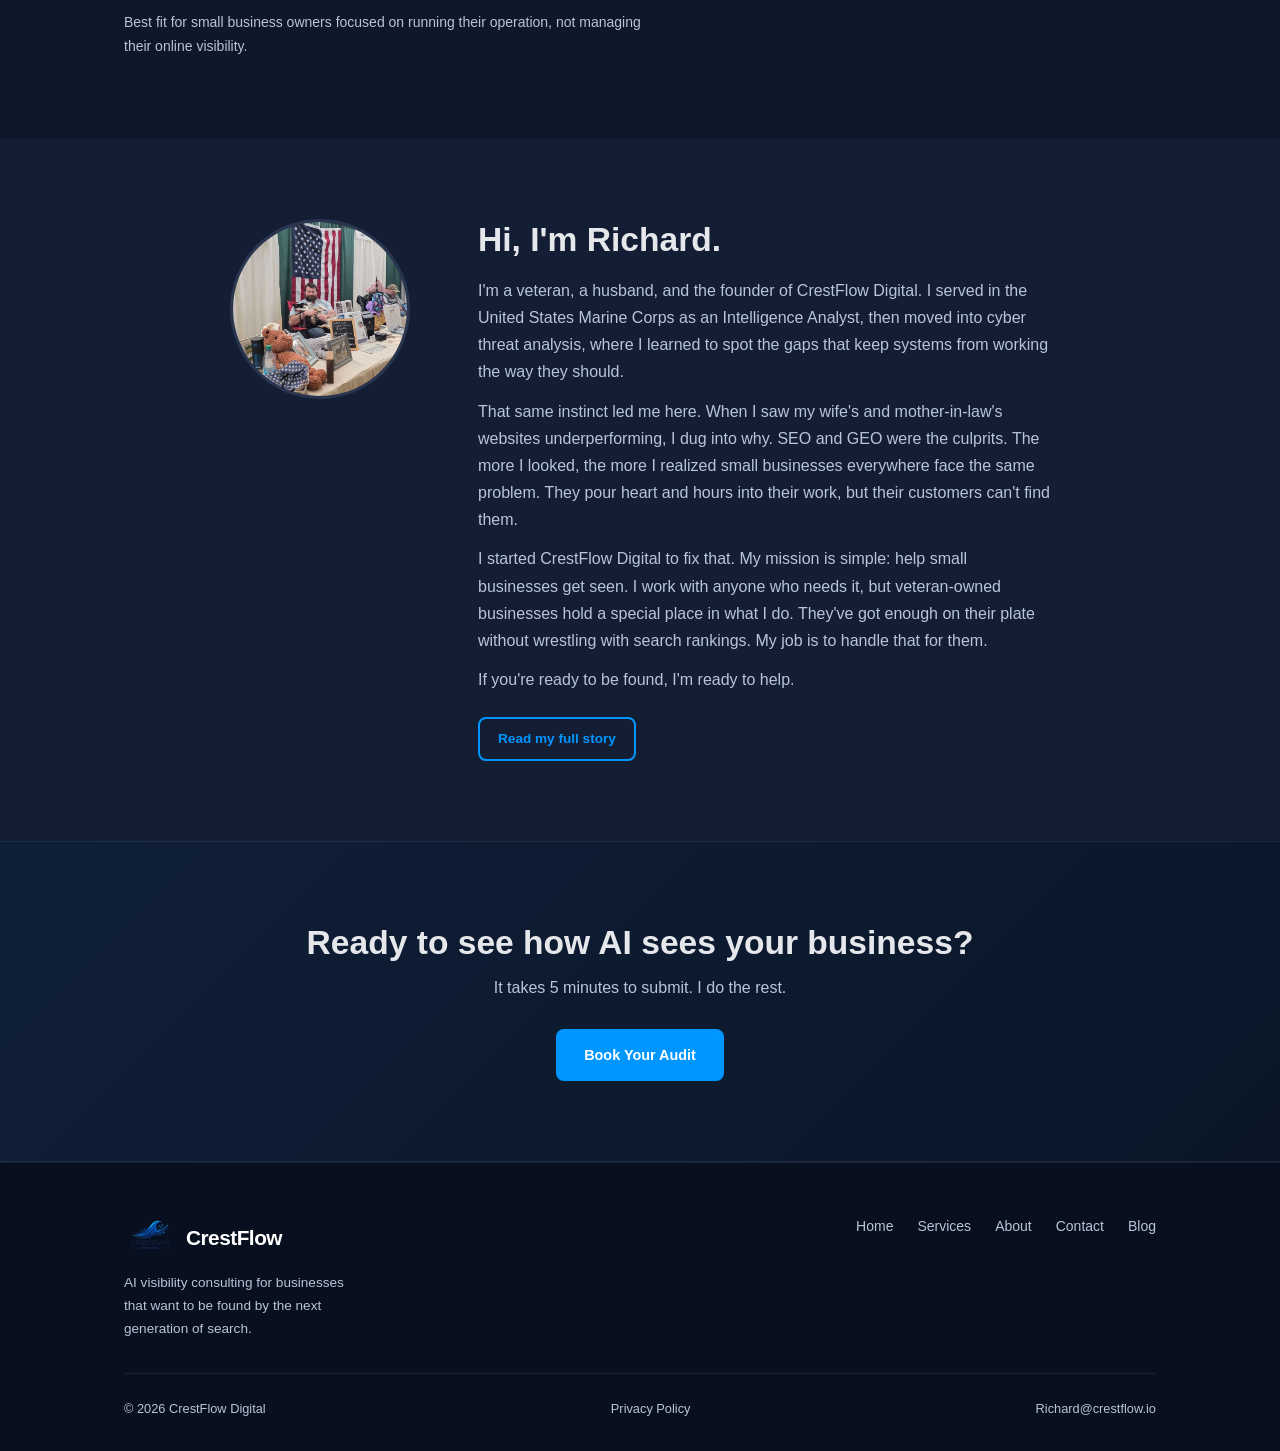
==== commit e6cdf819: "Fix turnaround time inconsistencies in FAQ schema and hero cite" ====
--- a/index.html
+++ b/index.html
@@ -115,7 +115,7 @@
           A GEO audit measures how AI assistants - ChatGPT, Perplexity, Google AI Overviews, Gemini, and Bing Copilot -
           find and cite your business across six scored dimensions: AI citability, brand authority, content quality,
           technical infrastructure, schema markup, and platform optimization. Audits start at $500 and deliver a scored
-          report with a prioritized action plan within five business days.
+          report with a prioritized action plan within 5 business days.
         </p>
       </div>
     </section>
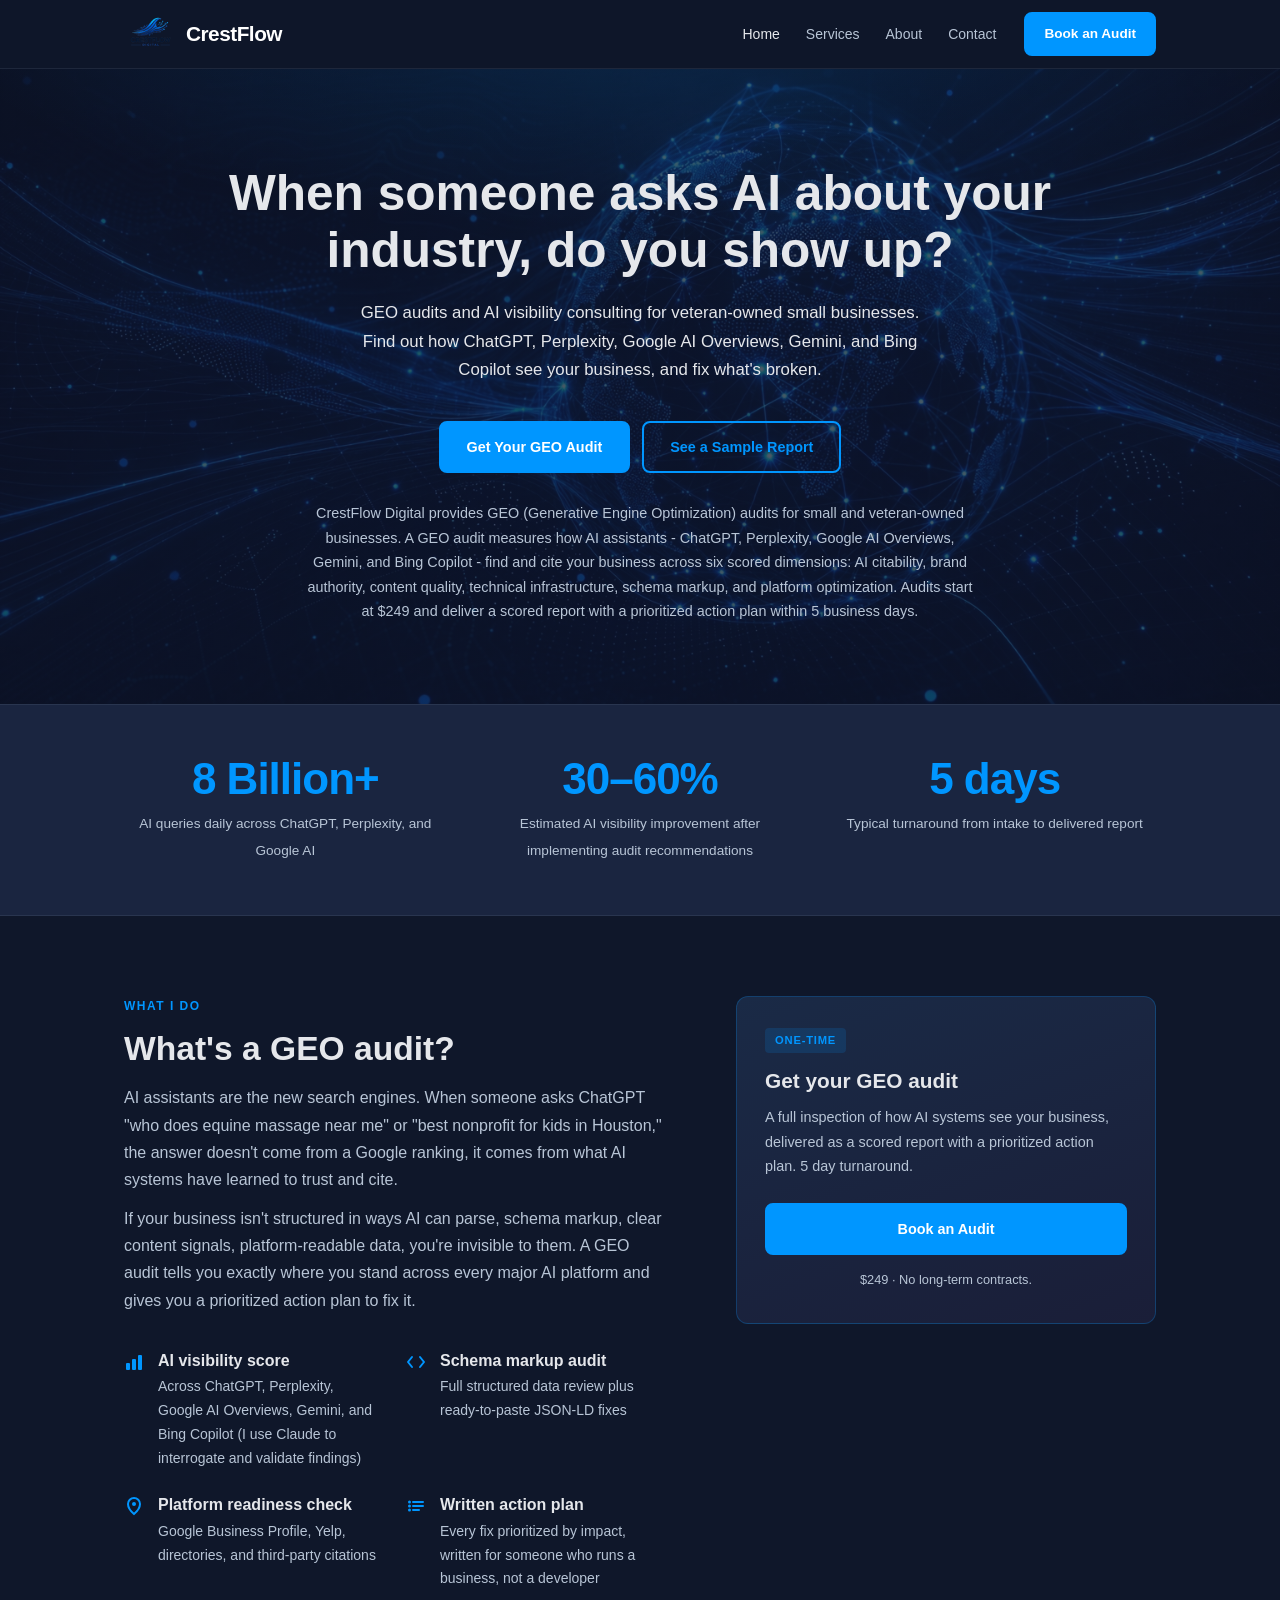
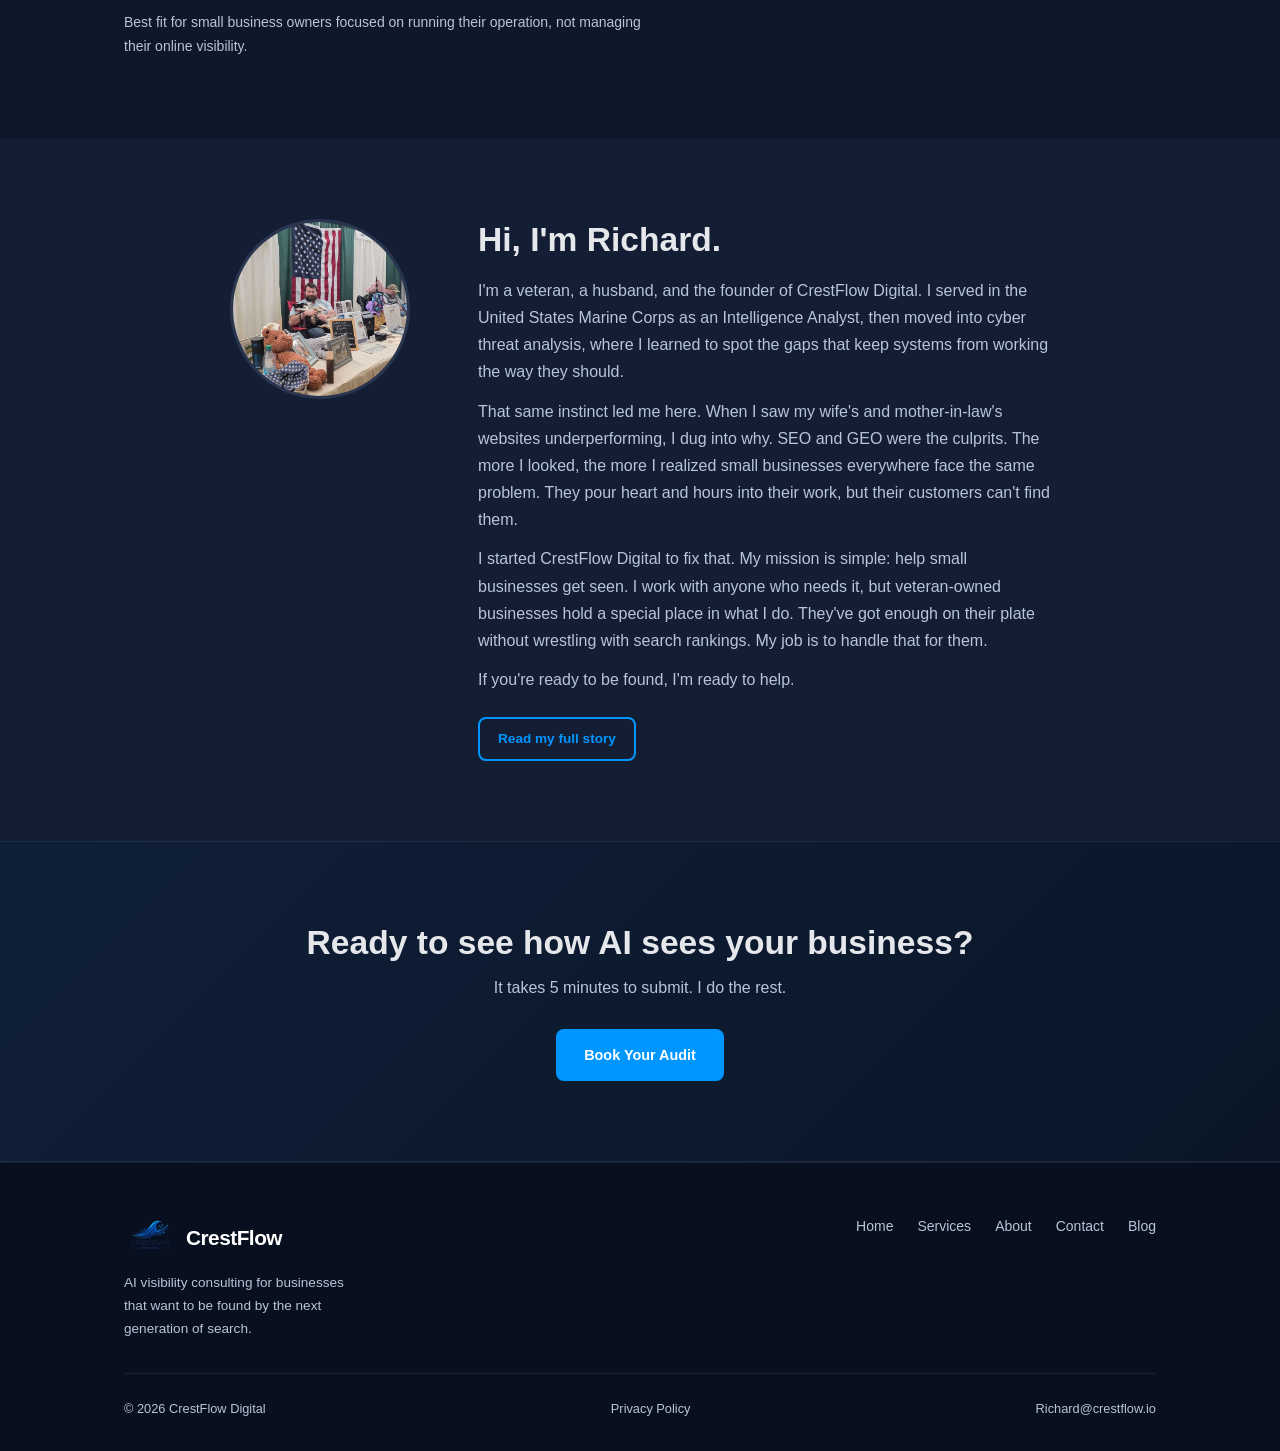
==== commit 563ae21f: "Update pricing: $249/$499 tiers + $39/mo follow-up" ====
--- a/index.html
+++ b/index.html
@@ -114,7 +114,7 @@
           CrestFlow Digital provides GEO (Generative Engine Optimization) audits for small and veteran-owned businesses.
           A GEO audit measures how AI assistants - ChatGPT, Perplexity, Google AI Overviews, Gemini, and Bing Copilot -
           find and cite your business across six scored dimensions: AI citability, brand authority, content quality,
-          technical infrastructure, schema markup, and platform optimization. Audits start at $500 and deliver a scored
+          technical infrastructure, schema markup, and platform optimization. Audits start at $249 and deliver a scored
           report with a prioritized action plan within 5 business days.
         </p>
       </div>
@@ -231,7 +231,7 @@
               <div style="margin-top:24px;">
                 <a href="contact.html" class="btn btn-primary" style="width:100%;text-align:center;display:block;">Book an Audit</a>
               </div>
-              <p style="margin-top:14px;font-size:0.8rem;text-align:center;">$500 &middot; No long-term contracts.</p>
+              <p style="margin-top:14px;font-size:0.8rem;text-align:center;">$249 &middot; No long-term contracts.</p>
             </div>
           </div>
         </div>
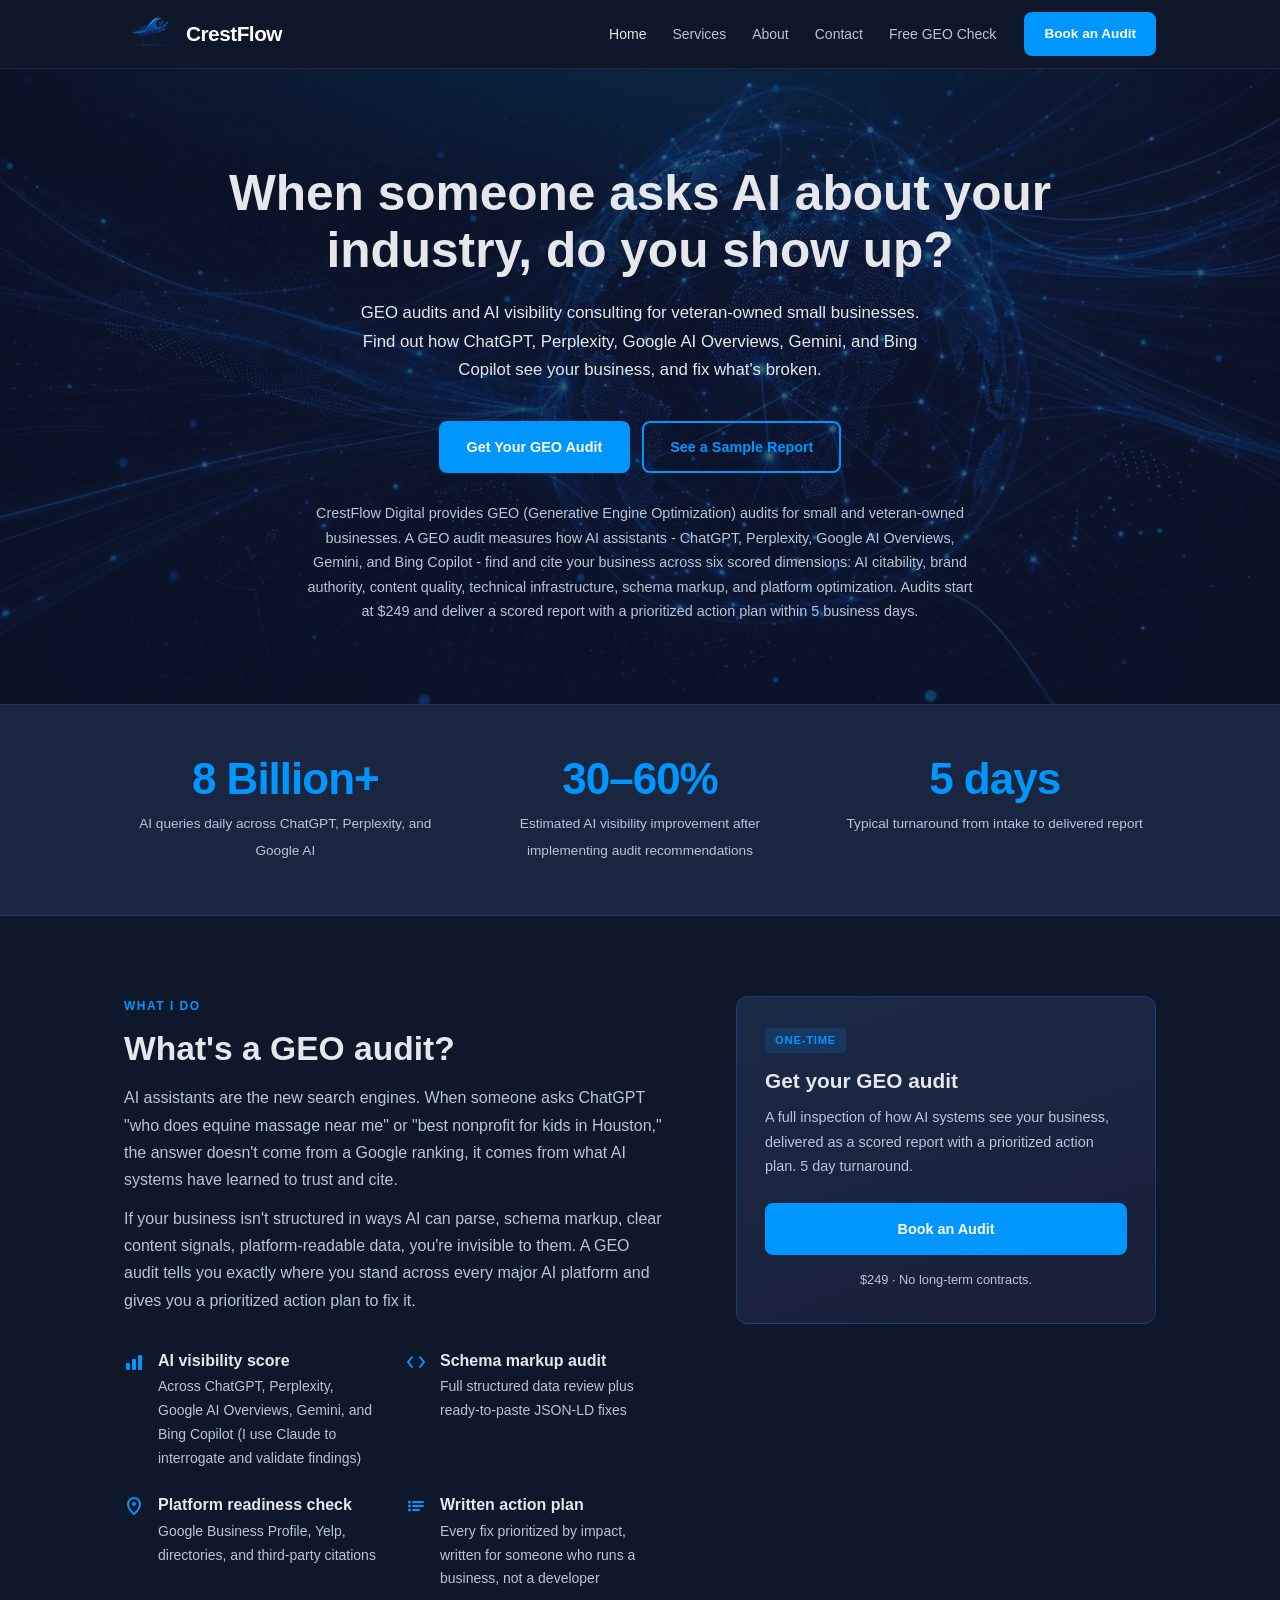
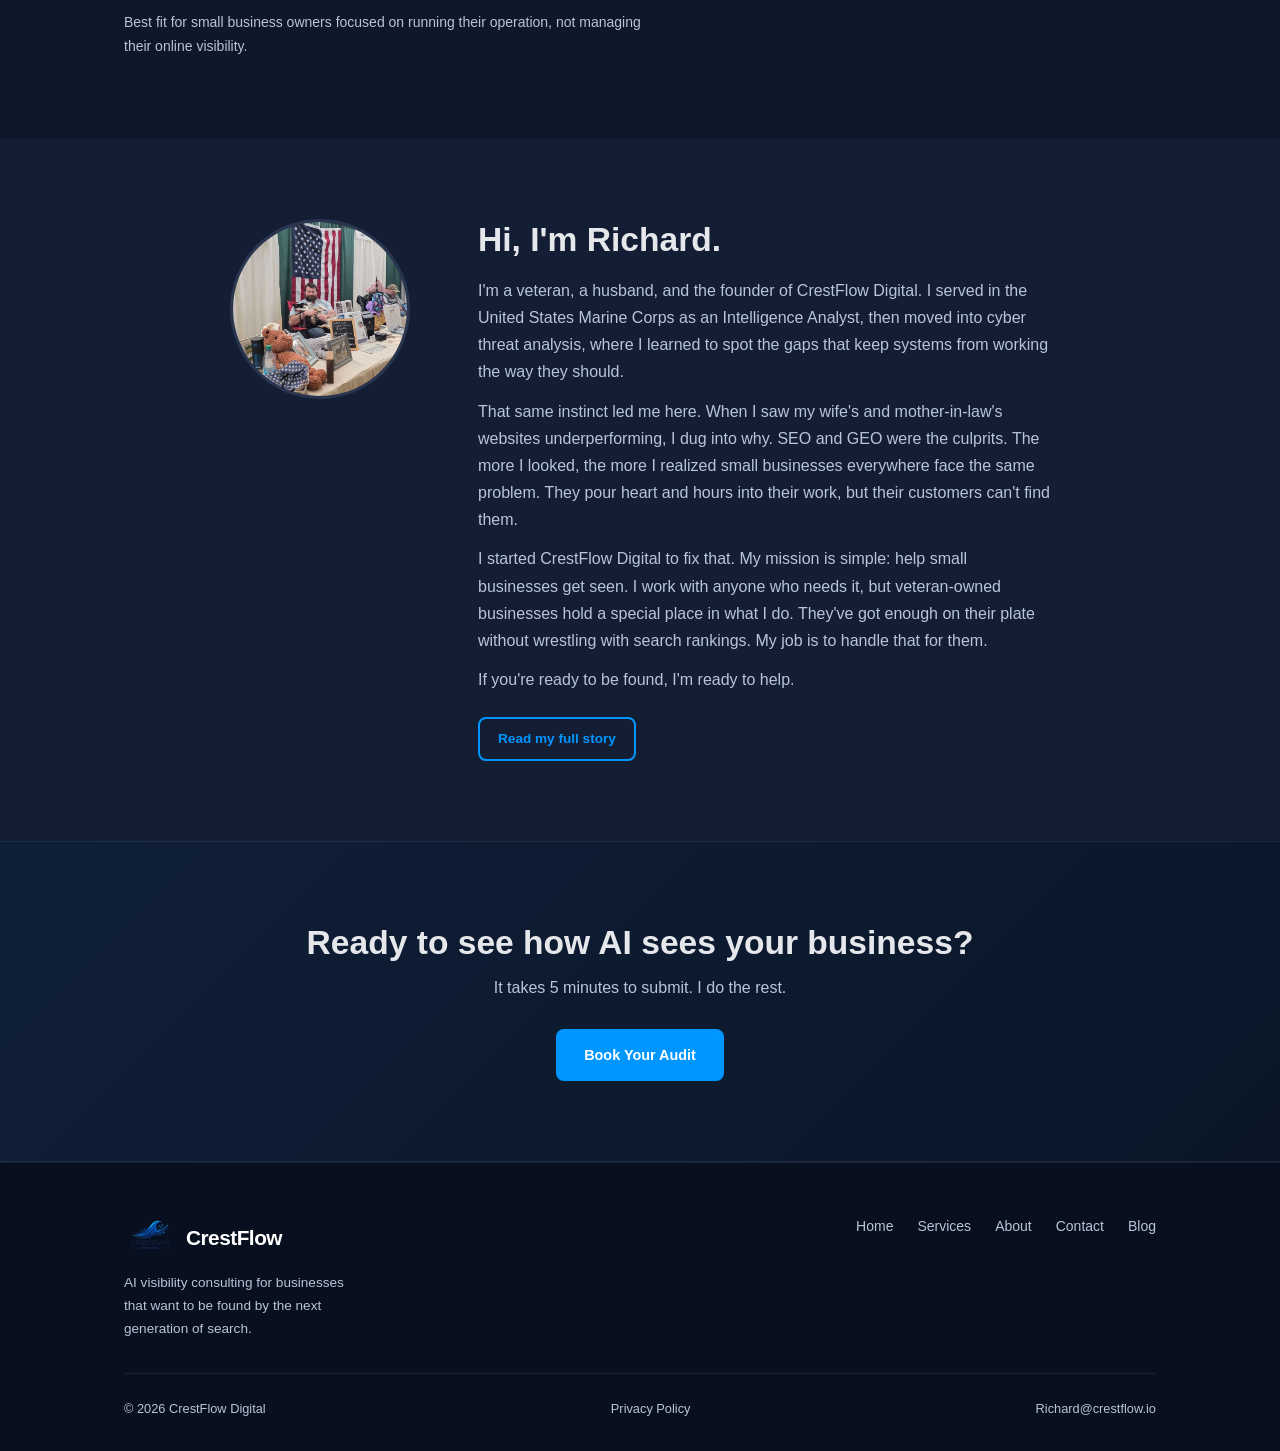
==== commit 68fd0553: "Add free GEO Check Lite tool and upgrade scoring - New geo-check.html: instant AI visibility score p" ====
--- a/index.html
+++ b/index.html
@@ -90,6 +90,7 @@
         <li><a href="services.html">Services</a></li>
         <li><a href="about.html">About</a></li>
         <li><a href="contact.html">Contact</a></li>
+        <li><a href="geo-check.html">Free GEO Check</a></li>
       </ul>
 
       <a href="contact.html" class="btn btn-primary nav-cta">Book an Audit</a>
